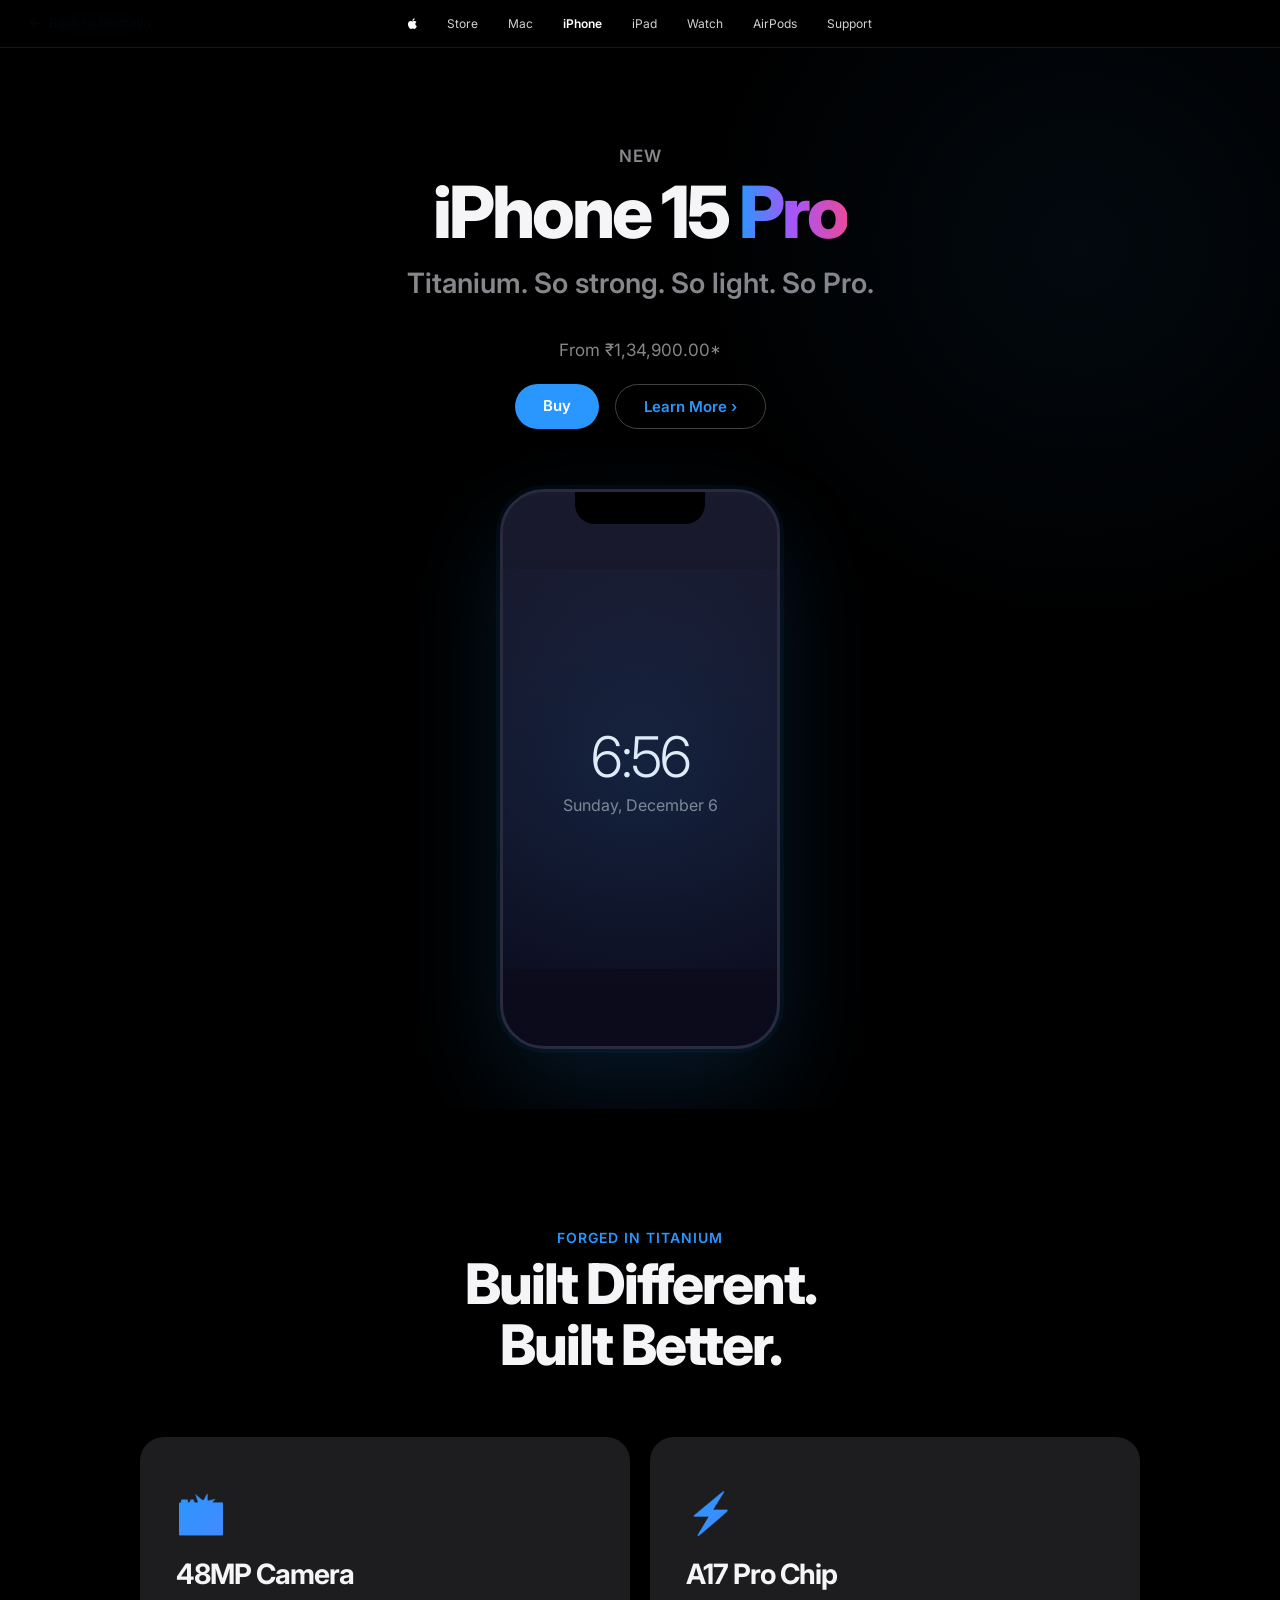
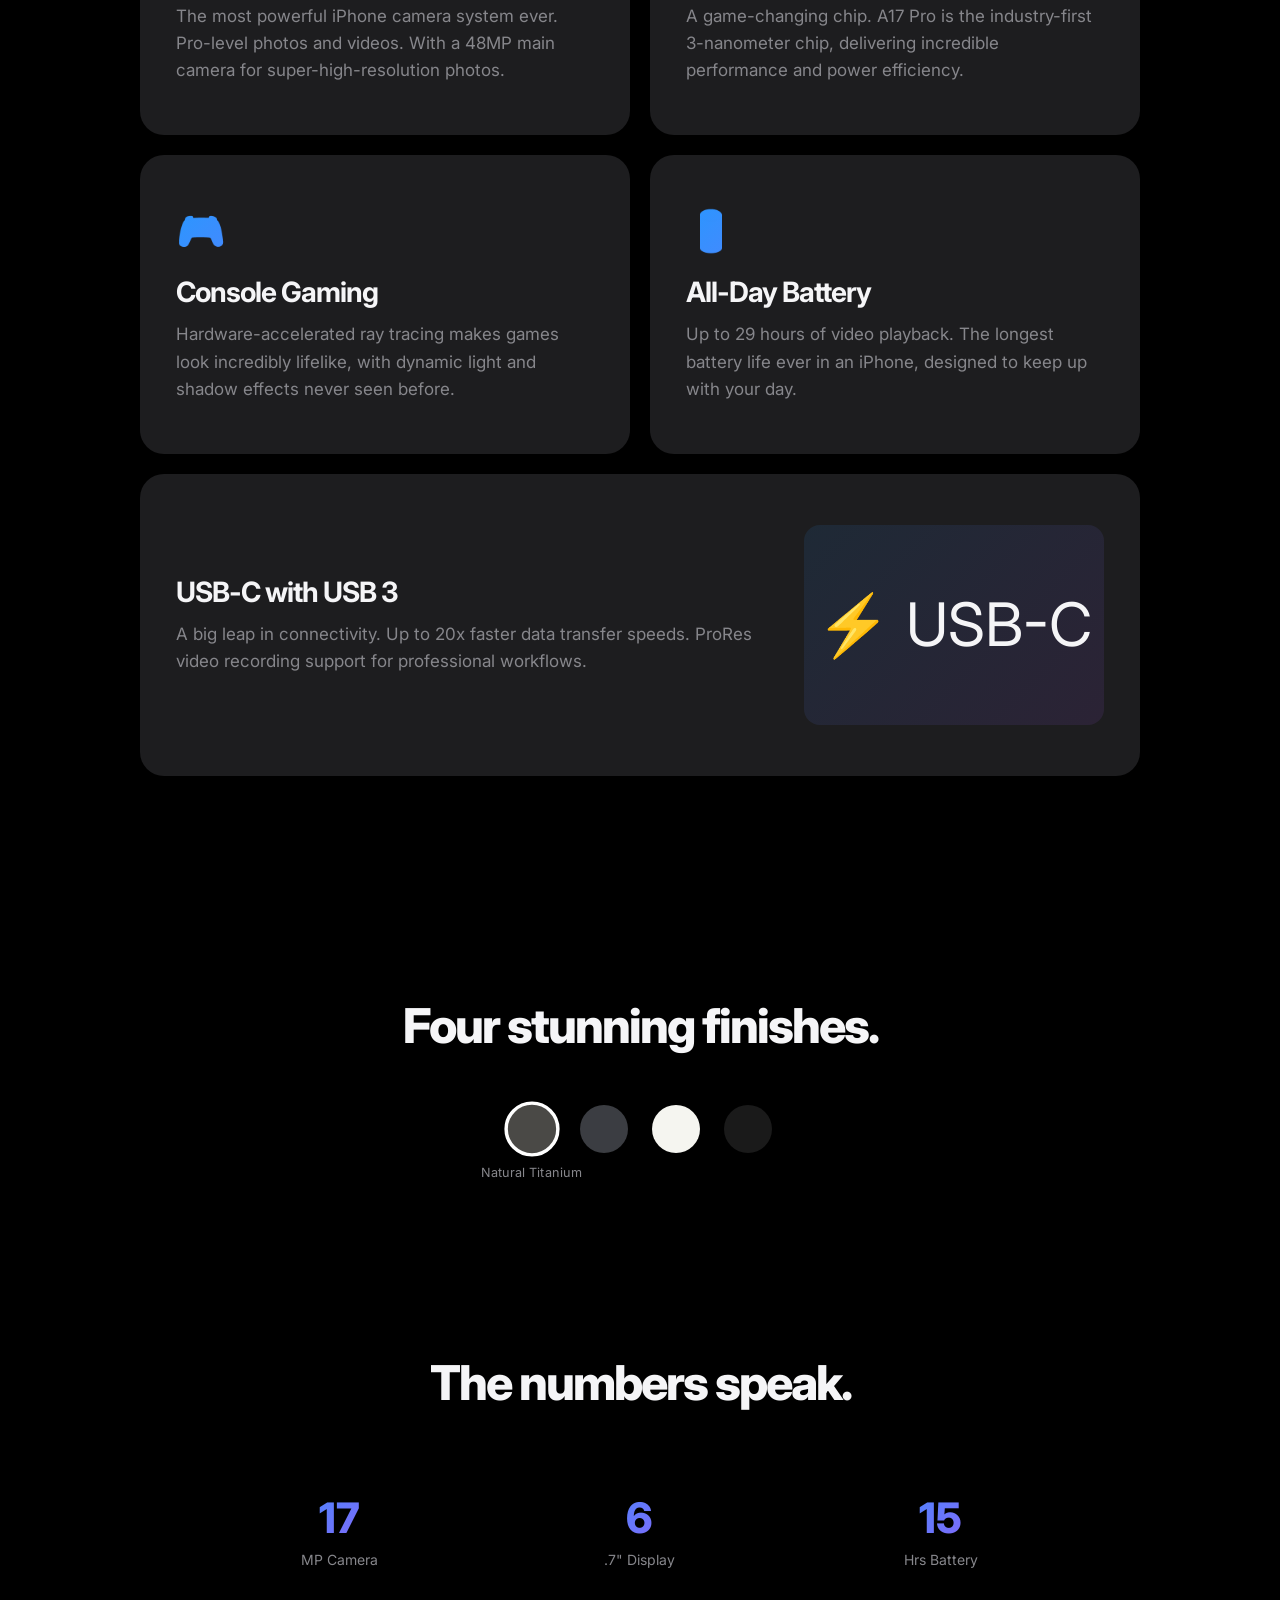
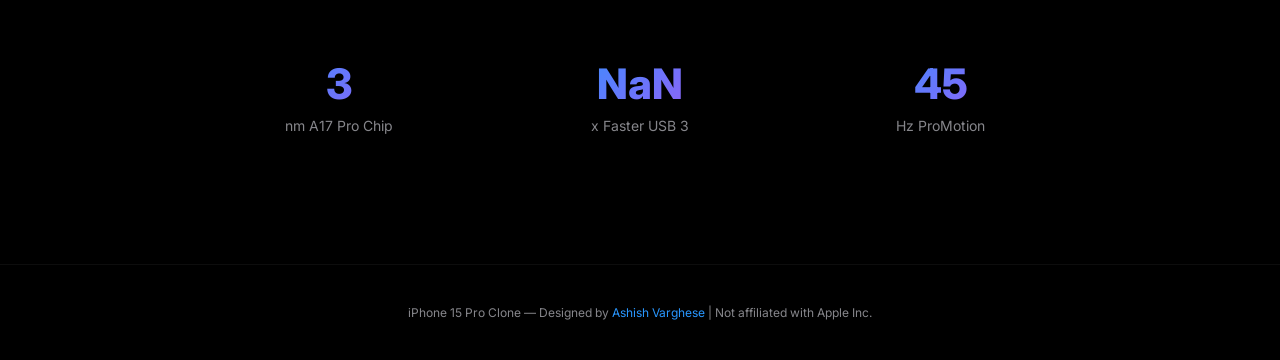
==== projects/iphone.html @ 1c1caa27 "Add YouTube, Spotify, iPhone clones - replace E-Commerce and Landing Page with professional demos" ====
<!DOCTYPE html>
<html lang="en">
<head>
<meta charset="UTF-8">
<meta name="viewport" content="width=device-width, initial-scale=1.0">
<title>iPhone 15 Pro | Ashish Varghese</title>
<link href="https://fonts.googleapis.com/css2?family=Inter:wght@300;400;500;600;700;800&display=swap" rel="stylesheet">
<link rel="stylesheet" href="https://cdnjs.cloudflare.com/ajax/libs/font-awesome/6.5.1/css/all.min.css">
<style>
*{margin:0;padding:0;box-sizing:border-box;font-family:'Inter',sans-serif;scroll-behavior:smooth}
body{background:#000;color:#f5f5f7;overflow-x:hidden}
.back-link{display:inline-flex;align-items:center;gap:8px;padding:15px 30px;color:#2997ff;font-size:13px;text-decoration:none;transition:.3s;position:relative;z-index:10}.back-link:hover{opacity:.7}
/* Nav */
.nav{position:fixed;top:0;width:100%;height:48px;background:rgba(0,0,0,.85);backdrop-filter:blur(20px);display:flex;justify-content:center;align-items:center;gap:30px;z-index:100;border-bottom:1px solid rgba(255,255,255,.08)}
.nav a{color:#d1d1d6;font-size:12px;text-decoration:none;transition:.3s}.nav a:hover{color:#fff}
.nav .active{color:#fff;font-weight:600}
/* Hero */
.hero{min-height:100vh;display:flex;flex-direction:column;align-items:center;justify-content:center;text-align:center;padding:100px 20px 60px;position:relative;overflow:hidden}
.hero::before{content:'';position:absolute;width:800px;height:800px;background:radial-gradient(circle,rgba(41,151,255,.06),transparent 70%);top:-200px;right:-200px;border-radius:50%}
.hero-label{font-size:17px;color:#86868b;font-weight:600;letter-spacing:1px;text-transform:uppercase;margin-bottom:8px}
.hero h1{font-size:72px;font-weight:800;line-height:1.05;margin-bottom:16px;letter-spacing:-3px}
.hero h1 .gradient{background:linear-gradient(90deg,#2997ff,#a855f7,#ec4899);-webkit-background-clip:text;-webkit-text-fill-color:transparent;background-clip:text}
.hero-sub{font-size:28px;color:#86868b;font-weight:600;margin-bottom:40px}
.hero-price{font-size:17px;color:#86868b;margin-bottom:24px}
.hero-btns{display:flex;gap:16px;margin-bottom:60px}
.btn-blue{padding:12px 28px;background:#2997ff;color:#fff;border:none;border-radius:50px;font-size:15px;font-weight:600;cursor:pointer;transition:.3s;text-decoration:none}
.btn-blue:hover{background:#1d7ad6}
.btn-outline{padding:12px 28px;border:1px solid #424245;color:#2997ff;background:none;border-radius:50px;font-size:15px;font-weight:600;cursor:pointer;transition:.3s;text-decoration:none}
.btn-outline:hover{border-color:#2997ff}
/* Phone mockup */
.phone-container{position:relative;margin:0 auto}
.phone{width:280px;height:560px;background:linear-gradient(145deg,#1a1a2e,#16213e,#0f3460);border-radius:44px;border:3px solid #2a2a3e;position:relative;box-shadow:0 40px 100px rgba(41,151,255,.15),0 0 0 4px rgba(41,151,255,.05);overflow:hidden}
.phone::before{content:'';position:absolute;top:0;left:50%;transform:translateX(-50%);width:130px;height:32px;background:#000;border-radius:0 0 20px 20px;z-index:2}
.phone-screen{width:100%;height:100%;background:linear-gradient(180deg,#1a1a2e 0%,#0a0a1a 100%);display:flex;flex-direction:column;align-items:center;justify-content:center;padding:40px 20px}
.phone-time{font-size:56px;font-weight:300;letter-spacing:-2px}
.phone-date{font-size:16px;color:#86868b;margin-top:4px}
.phone-glow{position:absolute;width:400px;height:400px;background:radial-gradient(circle,rgba(41,151,255,.12),transparent);top:50%;left:50%;transform:translate(-50%,-50%);pointer-events:none}
/* Features */
.features-section{padding:120px 5%;text-align:center}
.feat-label{font-size:14px;color:#2997ff;font-weight:600;letter-spacing:1px;text-transform:uppercase;margin-bottom:8px}
.feat-title{font-size:56px;font-weight:800;letter-spacing:-2px;margin-bottom:60px;line-height:1.1}
.features-grid{display:grid;grid-template-columns:repeat(2,1fr);gap:20px;max-width:1000px;margin:0 auto}
.feat-card{background:#1d1d1f;border-radius:24px;padding:50px 35px;text-align:left;transition:.4s;border:1px solid transparent;overflow:hidden;position:relative}
.feat-card:hover{border-color:rgba(41,151,255,.2)}
.feat-card h3{font-size:28px;font-weight:700;margin-bottom:12px;letter-spacing:-1px}
.feat-card p{font-size:17px;color:#86868b;line-height:1.6}
.feat-card .feat-icon{font-size:40px;margin-bottom:20px;background:linear-gradient(135deg,#2997ff,#a855f7);-webkit-background-clip:text;-webkit-text-fill-color:transparent;background-clip:text}
.feat-card.large{grid-column:1/-1;display:flex;align-items:center;justify-content:space-between;gap:40px}
.feat-card.large .feat-visual{width:300px;height:200px;background:linear-gradient(135deg,rgba(41,151,255,.1),rgba(168,85,247,.1));border-radius:16px;display:flex;align-items:center;justify-content:center;font-size:60px;flex-shrink:0}
/* Colors */
.colors-section{padding:100px 5%;text-align:center}
.colors-title{font-size:48px;font-weight:800;letter-spacing:-2px;margin-bottom:50px}
.color-options{display:flex;justify-content:center;gap:24px;flex-wrap:wrap}
.color-opt{width:48px;height:48px;border-radius:50%;cursor:pointer;transition:.3s;border:3px solid transparent;position:relative}
.color-opt:hover,.color-opt.active{border-color:#fff;transform:scale(1.15)}
.color-opt::after{content:attr(data-name);position:absolute;bottom:-24px;left:50%;transform:translateX(-50%);font-size:11px;color:#86868b;white-space:nowrap;opacity:0;transition:.3s}
.color-opt:hover::after,.color-opt.active::after{opacity:1}
/* Specs */
.specs-section{padding:100px 5%;max-width:1000px;margin:0 auto}
.specs-title{font-size:48px;font-weight:800;letter-spacing:-2px;text-align:center;margin-bottom:50px}
.spec-grid{display:grid;grid-template-columns:repeat(3,1fr);gap:30px}
.spec-item{text-align:center;padding:30px}
.spec-item .spec-val{font-size:42px;font-weight:800;background:linear-gradient(135deg,#2997ff,#a855f7);-webkit-background-clip:text;-webkit-text-fill-color:transparent;background-clip:text}
.spec-item .spec-label{font-size:14px;color:#86868b;margin-top:8px}
/* Footer */
.footer{padding:40px 5%;border-top:1px solid rgba(255,255,255,.05);text-align:center}
.footer p{font-size:12px;color:#86868b}
.footer a{color:#2997ff;text-decoration:none}
/* Reveal */
.reveal{opacity:0;transform:translateY(40px);transition:opacity .8s,transform .8s}.reveal.visible{opacity:1;transform:translateY(0)}
@media(max-width:768px){.hero h1{font-size:44px}.feat-title{font-size:36px}.features-grid{grid-template-columns:1fr}.feat-card.large{flex-direction:column}.spec-grid{grid-template-columns:1fr}.colors-title{font-size:32px}.phone{width:220px;height:440px}}
</style>
</head>
<body>
<a href="../index.html" class="back-link"><i class="fa-solid fa-arrow-left"></i> Back to Portfolio</a>
<nav class="nav"><a href="#" class="active"><i class="fa-brands fa-apple"></i></a><a href="#">Store</a><a href="#">Mac</a><a href="#" class="active">iPhone</a><a href="#">iPad</a><a href="#">Watch</a><a href="#">AirPods</a><a href="#">Support</a></nav>

<section class="hero">
  <div class="hero-label">New</div>
  <h1>iPhone 15 <span class="gradient">Pro</span></h1>
  <p class="hero-sub">Titanium. So strong. So light. So Pro.</p>
  <p class="hero-price">From ₹1,34,900.00*</p>
  <div class="hero-btns"><a href="#" class="btn-blue">Buy</a><a href="#features" class="btn-outline">Learn More ›</a></div>
  <div class="phone-container">
    <div class="phone"><div class="phone-glow"></div><div class="phone-screen"><div class="phone-time" id="phoneTime">9:41</div><div class="phone-date" id="phoneDate">Friday, May 23</div></div></div>
  </div>
</section>

<section class="features-section" id="features">
  <div class="feat-label reveal">Forged in Titanium</div>
  <h2 class="feat-title reveal">Built Different.<br>Built Better.</h2>
  <div class="features-grid">
    <div class="feat-card reveal"><div class="feat-icon">📸</div><h3>48MP Camera</h3><p>The most powerful iPhone camera system ever. Pro-level photos and videos. With a 48MP main camera for super-high-resolution photos.</p></div>
    <div class="feat-card reveal"><div class="feat-icon">⚡</div><h3>A17 Pro Chip</h3><p>A game-changing chip. A17 Pro is the industry-first 3-nanometer chip, delivering incredible performance and power efficiency.</p></div>
    <div class="feat-card reveal"><div class="feat-icon">🎮</div><h3>Console Gaming</h3><p>Hardware-accelerated ray tracing makes games look incredibly lifelike, with dynamic light and shadow effects never seen before.</p></div>
    <div class="feat-card reveal"><div class="feat-icon">🔋</div><h3>All-Day Battery</h3><p>Up to 29 hours of video playback. The longest battery life ever in an iPhone, designed to keep up with your day.</p></div>
    <div class="feat-card large reveal"><div><h3>USB-C with USB 3</h3><p>A big leap in connectivity. Up to 20x faster data transfer speeds. ProRes video recording support for professional workflows.</p></div><div class="feat-visual">⚡ USB-C</div></div>
  </div>
</section>

<section class="colors-section">
  <h2 class="colors-title reveal">Four stunning finishes.</h2>
  <div class="color-options reveal">
    <div class="color-opt active" style="background:#4a4946" data-name="Natural Titanium"></div>
    <div class="color-opt" style="background:#3b3d42" data-name="Blue Titanium"></div>
    <div class="color-opt" style="background:#f5f5f0" data-name="White Titanium"></div>
    <div class="color-opt" style="background:#1a1a1a" data-name="Black Titanium"></div>
  </div>
</section>

<section class="specs-section">
  <h2 class="specs-title reveal">The numbers speak.</h2>
  <div class="spec-grid">
    <div class="spec-item reveal"><div class="spec-val" data-target="48">0</div><div class="spec-label">MP Camera</div></div>
    <div class="spec-item reveal"><div class="spec-val" data-target="6">0</div><div class="spec-label">.7" Display</div></div>
    <div class="spec-item reveal"><div class="spec-val" data-target="29">0</div><div class="spec-label">Hrs Battery</div></div>
    <div class="spec-item reveal"><div class="spec-val" data-target="3">0</div><div class="spec-label">nm A17 Pro Chip</div></div>
    <div class="spec-item reveal"><div class="spec-val" data-target">20">0</div><div class="spec-label">x Faster USB 3</div></div>
    <div class="spec-item reveal"><div class="spec-val" data-target="120">0</div><div class="spec-label">Hz ProMotion</div></div>
  </div>
</section>

<footer class="footer"><p>iPhone 15 Pro Clone — Designed by <a href="../index.html">Ashish Varghese</a> | Not affiliated with Apple Inc.</p></footer>

<script>
// Live clock on phone
function updateClock(){const now=new Date();const h=now.getHours();const m=String(now.getMinutes()).padStart(2,"0");document.getElementById("phoneTime").textContent=h+":"+m;document.getElementById("phoneDate").textContent=now.toLocaleDateString("en-US",{weekday:"long",month:"long",day:"numeric"})}
updateClock();setInterval(updateClock,1000);
// Scroll reveal
const obs=new IntersectionObserver(entries=>{entries.forEach(e=>{if(e.isIntersecting){e.target.classList.add("visible");obs.unobserve(e.target)}})},{threshold:.15});
document.querySelectorAll(".reveal").forEach(el=>obs.observe(el));
// Animated counters
const statObs=new IntersectionObserver(entries=>{entries.forEach(e=>{if(e.isIntersecting){const el=e.target;const target=+el.dataset.target;let current=0;const step=Math.max(target/40,1);const timer=setInterval(()=>{current+=step;if(current>=target){current=target;clearInterval(timer)}el.textContent=Math.floor(current)},40);statObs.unobserve(el)}})},{threshold:.5});
document.querySelectorAll(".spec-val").forEach(el=>statObs.observe(el));
// Color selector
document.querySelectorAll(".color-opt").forEach(opt=>{opt.addEventListener("click",function(){document.querySelectorAll(".color-opt").forEach(o=>o.classList.remove("active"));this.classList.add("active")})});
</script>
</body>
</html>
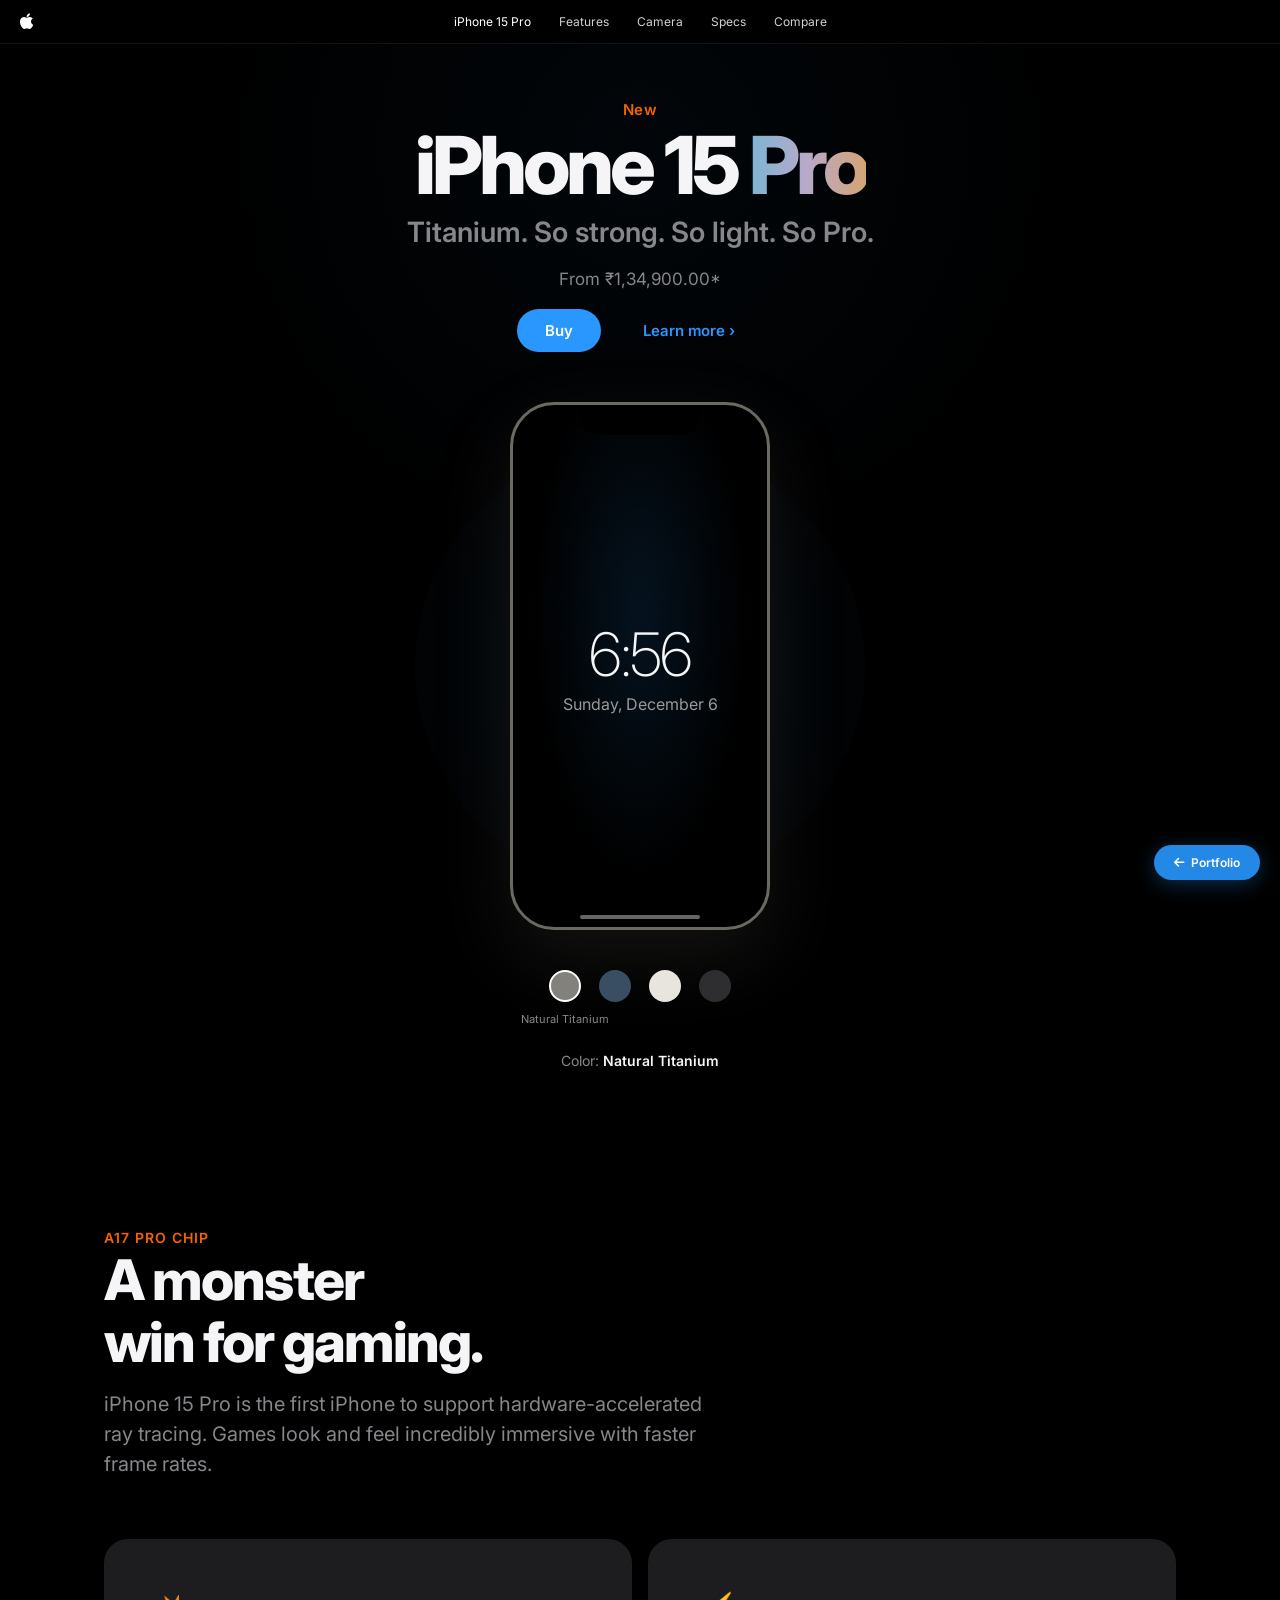
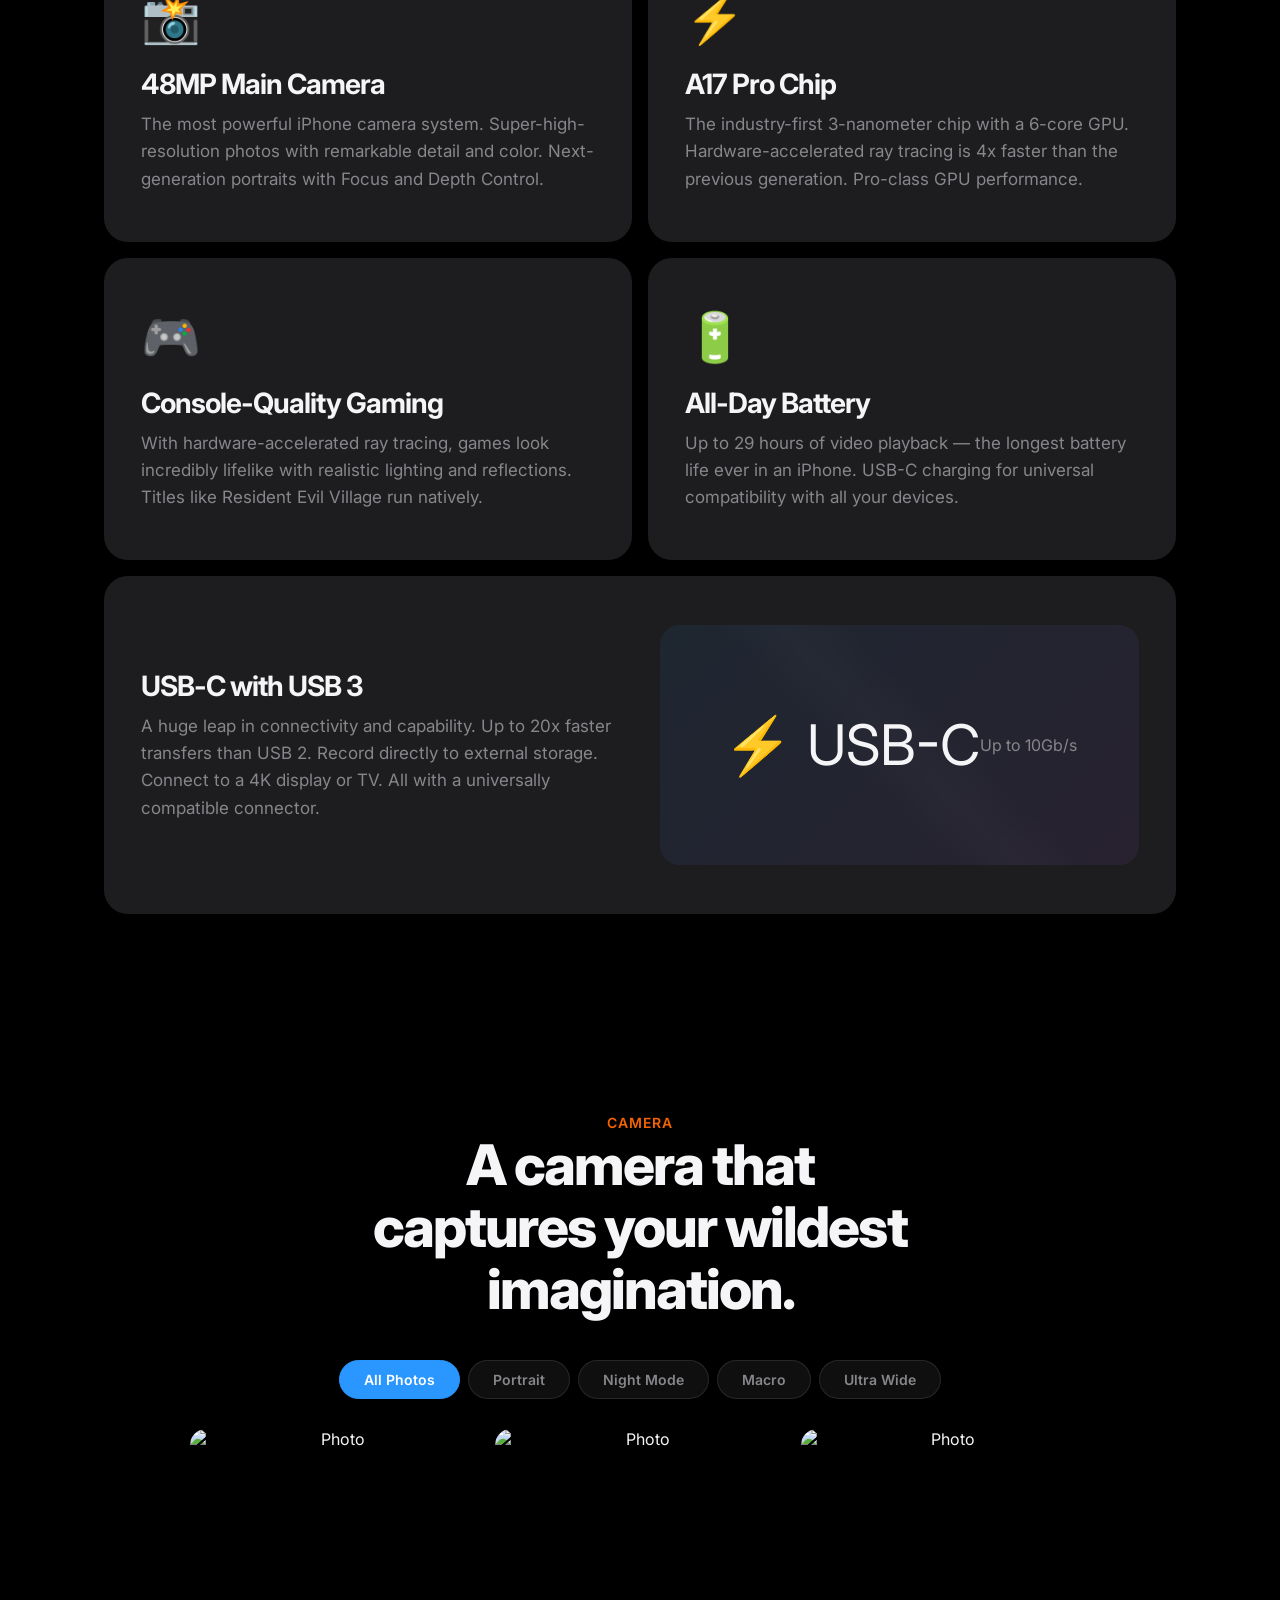
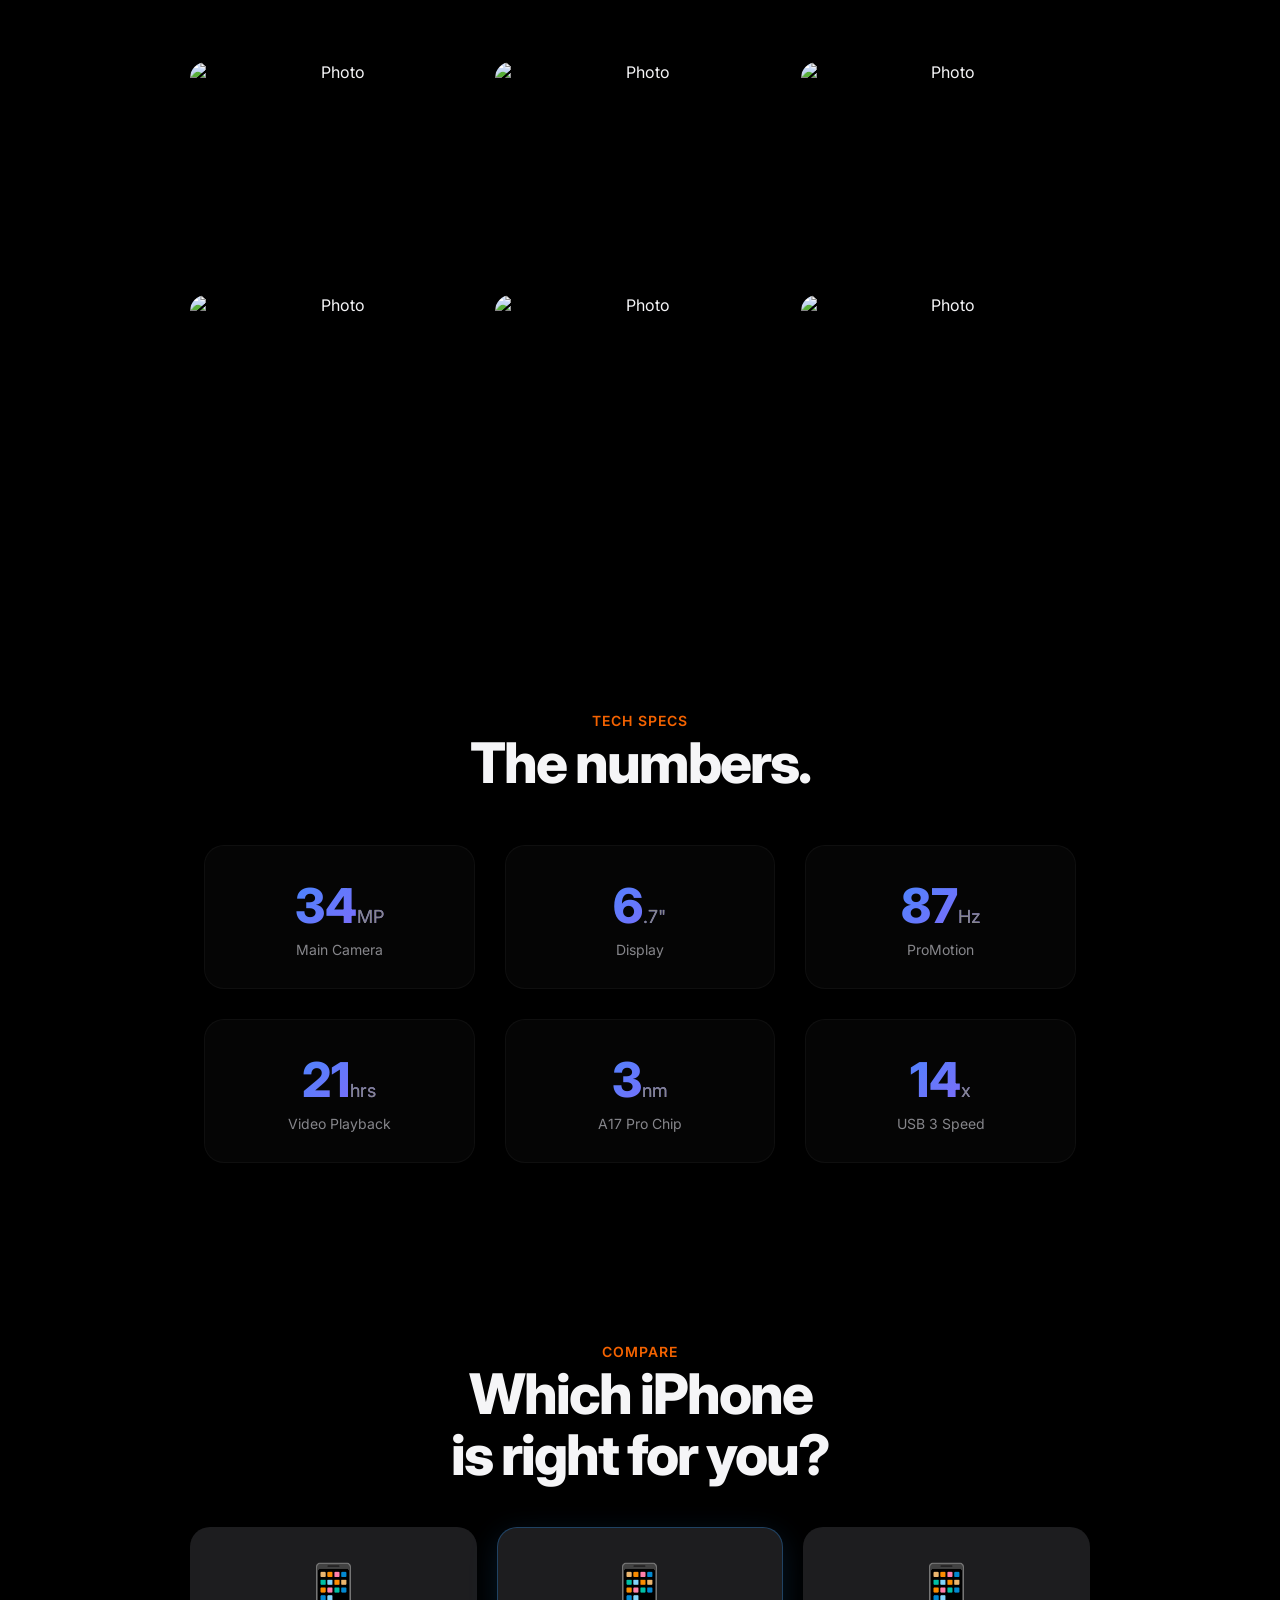
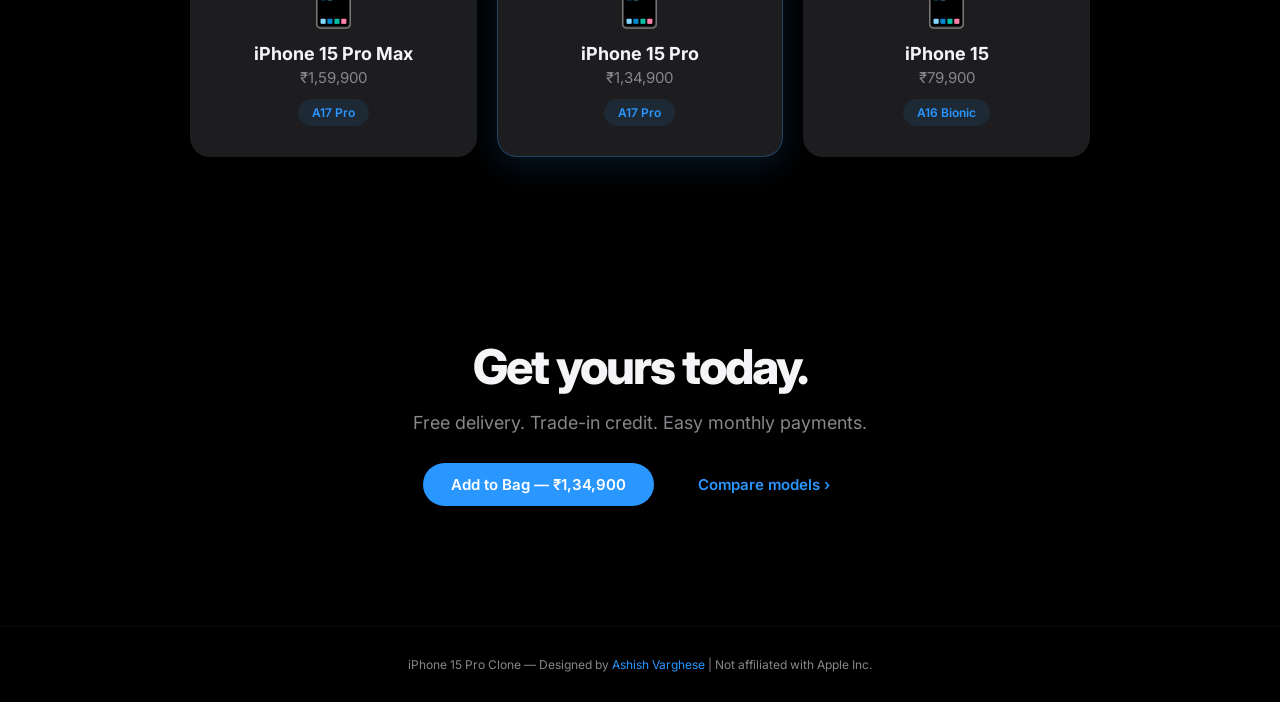
==== commit 72760416: "Weather new thumbnail, iPhone fully functional with color picker, camera gallery, specs, compare, ad" ====
--- a/projects/iphone.html
+++ b/projects/iphone.html
@@ -4,136 +4,244 @@
 <meta charset="UTF-8">
 <meta name="viewport" content="width=device-width, initial-scale=1.0">
 <title>iPhone 15 Pro | Ashish Varghese</title>
-<link href="https://fonts.googleapis.com/css2?family=Inter:wght@300;400;500;600;700;800&display=swap" rel="stylesheet">
+<link href="https://fonts.googleapis.com/css2?family=Inter:wght@300;400;500;600;700;800;900&display=swap" rel="stylesheet">
 <link rel="stylesheet" href="https://cdnjs.cloudflare.com/ajax/libs/font-awesome/6.5.1/css/all.min.css">
 <style>
 *{margin:0;padding:0;box-sizing:border-box;font-family:'Inter',sans-serif;scroll-behavior:smooth}
 body{background:#000;color:#f5f5f7;overflow-x:hidden}
-.back-link{display:inline-flex;align-items:center;gap:8px;padding:15px 30px;color:#2997ff;font-size:13px;text-decoration:none;transition:.3s;position:relative;z-index:10}.back-link:hover{opacity:.7}
+.back-link{position:fixed;bottom:20px;right:20px;z-index:999;padding:10px 20px;background:rgba(41,151,255,.9);color:#fff;border-radius:30px;font-size:12px;font-weight:600;text-decoration:none;display:flex;align-items:center;gap:6px;box-shadow:0 4px 20px rgba(41,151,255,.3);transition:.3s;backdrop-filter:blur(10px)}.back-link:hover{transform:scale(1.05)}
 /* Nav */
-.nav{position:fixed;top:0;width:100%;height:48px;background:rgba(0,0,0,.85);backdrop-filter:blur(20px);display:flex;justify-content:center;align-items:center;gap:30px;z-index:100;border-bottom:1px solid rgba(255,255,255,.08)}
-.nav a{color:#d1d1d6;font-size:12px;text-decoration:none;transition:.3s}.nav a:hover{color:#fff}
-.nav .active{color:#fff;font-weight:600}
+nav{position:fixed;top:0;width:100%;height:44px;background:rgba(0,0,0,.8);backdrop-filter:saturate(180%) blur(20px);display:flex;justify-content:center;align-items:center;z-index:100;border-bottom:1px solid rgba(255,255,255,.08)}
+.nav-links{display:flex;gap:28px}
+.nav-links a{color:#d1d1d6;font-size:12px;text-decoration:none;transition:.3s;font-weight:400}.nav-links a:hover{color:#fff}
+.nav-links .active{color:#fff}
+.nav-logo{position:absolute;left:20px;font-size:18px;color:#fff}
 /* Hero */
 .hero{min-height:100vh;display:flex;flex-direction:column;align-items:center;justify-content:center;text-align:center;padding:100px 20px 60px;position:relative;overflow:hidden}
-.hero::before{content:'';position:absolute;width:800px;height:800px;background:radial-gradient(circle,rgba(41,151,255,.06),transparent 70%);top:-200px;right:-200px;border-radius:50%}
-.hero-label{font-size:17px;color:#86868b;font-weight:600;letter-spacing:1px;text-transform:uppercase;margin-bottom:8px}
-.hero h1{font-size:72px;font-weight:800;line-height:1.05;margin-bottom:16px;letter-spacing:-3px}
-.hero h1 .gradient{background:linear-gradient(90deg,#2997ff,#a855f7,#ec4899);-webkit-background-clip:text;-webkit-text-fill-color:transparent;background-clip:text}
-.hero-sub{font-size:28px;color:#86868b;font-weight:600;margin-bottom:40px}
-.hero-price{font-size:17px;color:#86868b;margin-bottom:24px}
-.hero-btns{display:flex;gap:16px;margin-bottom:60px}
-.btn-blue{padding:12px 28px;background:#2997ff;color:#fff;border:none;border-radius:50px;font-size:15px;font-weight:600;cursor:pointer;transition:.3s;text-decoration:none}
-.btn-blue:hover{background:#1d7ad6}
-.btn-outline{padding:12px 28px;border:1px solid #424245;color:#2997ff;background:none;border-radius:50px;font-size:15px;font-weight:600;cursor:pointer;transition:.3s;text-decoration:none}
-.btn-outline:hover{border-color:#2997ff}
-/* Phone mockup */
-.phone-container{position:relative;margin:0 auto}
-.phone{width:280px;height:560px;background:linear-gradient(145deg,#1a1a2e,#16213e,#0f3460);border-radius:44px;border:3px solid #2a2a3e;position:relative;box-shadow:0 40px 100px rgba(41,151,255,.15),0 0 0 4px rgba(41,151,255,.05);overflow:hidden}
-.phone::before{content:'';position:absolute;top:0;left:50%;transform:translateX(-50%);width:130px;height:32px;background:#000;border-radius:0 0 20px 20px;z-index:2}
-.phone-screen{width:100%;height:100%;background:linear-gradient(180deg,#1a1a2e 0%,#0a0a1a 100%);display:flex;flex-direction:column;align-items:center;justify-content:center;padding:40px 20px}
-.phone-time{font-size:56px;font-weight:300;letter-spacing:-2px}
-.phone-date{font-size:16px;color:#86868b;margin-top:4px}
-.phone-glow{position:absolute;width:400px;height:400px;background:radial-gradient(circle,rgba(41,151,255,.12),transparent);top:50%;left:50%;transform:translate(-50%,-50%);pointer-events:none}
-/* Features */
-.features-section{padding:120px 5%;text-align:center}
-.feat-label{font-size:14px;color:#2997ff;font-weight:600;letter-spacing:1px;text-transform:uppercase;margin-bottom:8px}
-.feat-title{font-size:56px;font-weight:800;letter-spacing:-2px;margin-bottom:60px;line-height:1.1}
-.features-grid{display:grid;grid-template-columns:repeat(2,1fr);gap:20px;max-width:1000px;margin:0 auto}
-.feat-card{background:#1d1d1f;border-radius:24px;padding:50px 35px;text-align:left;transition:.4s;border:1px solid transparent;overflow:hidden;position:relative}
-.feat-card:hover{border-color:rgba(41,151,255,.2)}
-.feat-card h3{font-size:28px;font-weight:700;margin-bottom:12px;letter-spacing:-1px}
-.feat-card p{font-size:17px;color:#86868b;line-height:1.6}
-.feat-card .feat-icon{font-size:40px;margin-bottom:20px;background:linear-gradient(135deg,#2997ff,#a855f7);-webkit-background-clip:text;-webkit-text-fill-color:transparent;background-clip:text}
-.feat-card.large{grid-column:1/-1;display:flex;align-items:center;justify-content:space-between;gap:40px}
-.feat-card.large .feat-visual{width:300px;height:200px;background:linear-gradient(135deg,rgba(41,151,255,.1),rgba(168,85,247,.1));border-radius:16px;display:flex;align-items:center;justify-content:center;font-size:60px;flex-shrink:0}
-/* Colors */
-.colors-section{padding:100px 5%;text-align:center}
-.colors-title{font-size:48px;font-weight:800;letter-spacing:-2px;margin-bottom:50px}
-.color-options{display:flex;justify-content:center;gap:24px;flex-wrap:wrap}
-.color-opt{width:48px;height:48px;border-radius:50%;cursor:pointer;transition:.3s;border:3px solid transparent;position:relative}
-.color-opt:hover,.color-opt.active{border-color:#fff;transform:scale(1.15)}
-.color-opt::after{content:attr(data-name);position:absolute;bottom:-24px;left:50%;transform:translateX(-50%);font-size:11px;color:#86868b;white-space:nowrap;opacity:0;transition:.3s}
-.color-opt:hover::after,.color-opt.active::after{opacity:1}
-/* Specs */
+.hero::before{content:'';position:absolute;width:900px;height:900px;background:radial-gradient(circle,rgba(41,151,255,.04),transparent 70%);top:-300px;pointer-events:none}
+.hero-label{font-size:15px;color:#f56300;font-weight:600;letter-spacing:.5px;margin-bottom:4px;opacity:0;animation:fadeUp .8s .2s forwards}
+.hero h1{font-size:80px;font-weight:800;line-height:1.05;letter-spacing:-4px;opacity:0;animation:fadeUp .8s .4s forwards}
+.hero h1 .ti{background:linear-gradient(90deg,#7cb5d4,#b8a9c9,#d4a574);-webkit-background-clip:text;-webkit-text-fill-color:transparent;background-clip:text}
+.hero-sub{font-size:28px;color:#86868b;font-weight:600;margin-top:8px;opacity:0;animation:fadeUp .8s .6s forwards}
+.hero-price{font-size:17px;color:#86868b;margin-top:20px;opacity:0;animation:fadeUp .8s .8s forwards}
+.hero-btns{display:flex;gap:14px;margin-top:20px;opacity:0;animation:fadeUp .8s 1s forwards}
+.btn-primary{padding:12px 28px;background:#2997ff;color:#fff;border:none;border-radius:50px;font-size:15px;font-weight:600;cursor:pointer;transition:.3s;text-decoration:none;font-family:'Inter',sans-serif}.btn-primary:hover{background:#0077d4}
+.btn-sec{padding:12px 28px;border:none;color:#2997ff;background:none;font-size:15px;font-weight:600;cursor:pointer;transition:.3s;text-decoration:none;font-family:'Inter',sans-serif}.btn-sec:hover{text-decoration:underline}
+@keyframes fadeUp{from{opacity:0;transform:translateY(20px)}to{opacity:1;transform:translateY(0)}}
+/* Phone */
+.phone-showcase{margin:50px auto 0;position:relative;display:flex;justify-content:center;align-items:center}
+.phone{width:260px;height:528px;border-radius:44px;position:relative;overflow:hidden;transition:all .6s ease}
+.phone.natural{background:linear-gradient(145deg,#83817b,#504f4b);border:3px solid #6b6961;box-shadow:0 30px 80px rgba(131,129,123,.15)}
+.phone.blue{background:linear-gradient(145deg,#394d63,#2a3a4e);border:3px solid #4a6175;box-shadow:0 30px 80px rgba(57,77,99,.2)}
+.phone.white{background:linear-gradient(145deg,#e8e5df,#d1cec8);border:3px solid #d5d2cc;box-shadow:0 30px 80px rgba(232,229,223,.15)}
+.phone.black{background:linear-gradient(145deg,#2e2e30,#1a1a1c);border:3px solid #3a3a3c;box-shadow:0 30px 80px rgba(46,46,48,.3)}
+.phone-notch{position:absolute;top:0;left:50%;transform:translateX(-50%);width:120px;height:30px;background:#000;border-radius:0 0 18px 18px;z-index:5}
+.phone-screen{width:100%;height:100%;background:#000;display:flex;flex-direction:column;align-items:center;justify-content:center;padding:40px 20px;position:relative}
+.phone-time{font-size:60px;font-weight:200;letter-spacing:-2px;z-index:2}
+.phone-date{font-size:16px;color:#999;margin-top:4px;z-index:2}
+.phone-wallpaper{position:absolute;inset:0;background:radial-gradient(ellipse at 50% 40%,rgba(41,151,255,.12),transparent 60%);z-index:1}
+.phone-bar{position:absolute;bottom:8px;left:50%;transform:translateX(-50%);width:120px;height:4px;background:#fff;border-radius:4px;opacity:.4;z-index:5}
+.phone-glow{position:absolute;width:450px;height:450px;border-radius:50%;background:radial-gradient(circle,rgba(41,151,255,.06),transparent);top:50%;left:50%;transform:translate(-50%,-50%);pointer-events:none}
+/* Color Picker */
+.color-picker{display:flex;justify-content:center;gap:18px;margin-top:40px}
+.color-dot{width:32px;height:32px;border-radius:50%;cursor:pointer;transition:.3s;border:2px solid transparent;position:relative}
+.color-dot:hover{transform:scale(1.15)}
+.color-dot.active{border-color:#fff}
+.color-dot::after{content:attr(data-name);position:absolute;top:40px;left:50%;transform:translateX(-50%);font-size:11px;color:#86868b;white-space:nowrap;opacity:0;transition:.3s;pointer-events:none}
+.color-dot:hover::after,.color-dot.active::after{opacity:1}
+.color-label{text-align:center;margin-top:50px;font-size:14px;color:#86868b}
+.color-label span{color:#f5f5f7;font-weight:600}
+/* Sections */
+.section{padding:100px 5%;max-width:1200px;margin:0 auto}
+.section-label{font-size:14px;color:#f56300;font-weight:600;letter-spacing:1px;text-transform:uppercase;margin-bottom:4px}
+.section-title{font-size:56px;font-weight:800;letter-spacing:-2px;line-height:1.1;margin-bottom:16px}
+.section-subtitle{font-size:20px;color:#86868b;max-width:600px;line-height:1.5}
+/* Features Bento */
+.bento{display:grid;grid-template-columns:repeat(2,1fr);gap:16px;margin-top:60px}
+.bento-card{background:#1d1d1f;border-radius:24px;padding:48px 36px;position:relative;overflow:hidden;transition:.4s;border:1px solid transparent;cursor:default}
+.bento-card:hover{border-color:rgba(41,151,255,.15);transform:translateY(-4px)}
+.bento-card .b-emoji{font-size:48px;margin-bottom:20px;display:block}
+.bento-card h3{font-size:28px;font-weight:700;letter-spacing:-1px;margin-bottom:10px}
+.bento-card p{font-size:17px;color:#86868b;line-height:1.6}
+.bento-card.full{grid-column:1/-1;display:grid;grid-template-columns:1fr 1fr;gap:40px;align-items:center}
+.bento-visual{background:linear-gradient(135deg,rgba(41,151,255,.08),rgba(168,85,247,.08));border-radius:20px;height:240px;display:flex;align-items:center;justify-content:center;font-size:56px;position:relative;overflow:hidden}
+.bento-visual::after{content:'';position:absolute;inset:0;background:linear-gradient(45deg,transparent 40%,rgba(255,255,255,.02) 50%,transparent 60%);animation:shimmer 3s infinite}
+@keyframes shimmer{0%{transform:translateX(-100%)}100%{transform:translateX(100%)}}
+/* Camera Section */
+.camera-section{text-align:center;padding:100px 5%}
+.camera-tabs{display:flex;justify-content:center;gap:8px;margin:40px 0 30px;flex-wrap:wrap}
+.cam-tab{padding:10px 24px;background:rgba(255,255,255,.06);border:1px solid rgba(255,255,255,.1);border-radius:50px;color:#86868b;font-size:14px;font-weight:600;cursor:pointer;transition:.3s;font-family:'Inter',sans-serif}
+.cam-tab:hover{border-color:rgba(41,151,255,.3);color:#fff}
+.cam-tab.active{background:#2997ff;border-color:#2997ff;color:#fff}
+.camera-grid{display:grid;grid-template-columns:repeat(3,1fr);gap:16px;max-width:900px;margin:0 auto}
+.cam-img{width:100%;aspect-ratio:4/3;border-radius:16px;object-fit:cover;transition:.4s;cursor:pointer}
+.cam-img:hover{transform:scale(1.03);box-shadow:0 12px 40px rgba(0,0,0,.5)}
+/* Specs Table */
 .specs-section{padding:100px 5%;max-width:1000px;margin:0 auto}
-.specs-title{font-size:48px;font-weight:800;letter-spacing:-2px;text-align:center;margin-bottom:50px}
-.spec-grid{display:grid;grid-template-columns:repeat(3,1fr);gap:30px}
-.spec-item{text-align:center;padding:30px}
-.spec-item .spec-val{font-size:42px;font-weight:800;background:linear-gradient(135deg,#2997ff,#a855f7);-webkit-background-clip:text;-webkit-text-fill-color:transparent;background-clip:text}
-.spec-item .spec-label{font-size:14px;color:#86868b;margin-top:8px}
+.specs-grid{display:grid;grid-template-columns:repeat(3,1fr);gap:30px;margin-top:50px}
+.spec-card{text-align:center;padding:30px 20px;background:rgba(255,255,255,.02);border-radius:20px;border:1px solid rgba(255,255,255,.04);transition:.3s}
+.spec-card:hover{border-color:rgba(41,151,255,.15);background:rgba(41,151,255,.03)}
+.spec-val{font-size:48px;font-weight:800;background:linear-gradient(135deg,#2997ff,#a855f7);-webkit-background-clip:text;-webkit-text-fill-color:transparent;background-clip:text}
+.spec-unit{font-size:18px;font-weight:400;-webkit-text-fill-color:#86868b}
+.spec-label{font-size:14px;color:#86868b;margin-top:6px}
+/* Compare */
+.compare-section{padding:80px 5%;text-align:center}
+.compare-grid{display:grid;grid-template-columns:repeat(3,1fr);gap:20px;max-width:900px;margin:40px auto 0}
+.compare-card{background:#1d1d1f;border-radius:20px;padding:30px 20px;border:1px solid transparent;transition:.3s;cursor:pointer}
+.compare-card:hover,.compare-card.selected{border-color:rgba(41,151,255,.3);transform:translateY(-4px)}
+.compare-card.selected{box-shadow:0 8px 30px rgba(41,151,255,.15)}
+.compare-emoji{font-size:60px;margin-bottom:12px}
+.compare-name{font-size:18px;font-weight:700;margin-bottom:4px}
+.compare-price{font-size:15px;color:#86868b}
+.compare-chip{margin-top:12px;padding:6px 14px;background:rgba(41,151,255,.1);color:#2997ff;border-radius:20px;font-size:12px;font-weight:600;display:inline-block}
+/* CTA */
+.cta-section{padding:100px 5%;text-align:center}
+.cta-title{font-size:48px;font-weight:800;letter-spacing:-2px;margin-bottom:16px}
+.cta-sub{font-size:18px;color:#86868b;margin-bottom:30px}
+.cta-actions{display:flex;gap:16px;justify-content:center;flex-wrap:wrap}
 /* Footer */
-.footer{padding:40px 5%;border-top:1px solid rgba(255,255,255,.05);text-align:center}
-.footer p{font-size:12px;color:#86868b}
-.footer a{color:#2997ff;text-decoration:none}
+footer{padding:30px 5%;border-top:1px solid rgba(255,255,255,.04);text-align:center}
+footer p{font-size:12px;color:#86868b}
+footer a{color:#2997ff;text-decoration:none}
 /* Reveal */
-.reveal{opacity:0;transform:translateY(40px);transition:opacity .8s,transform .8s}.reveal.visible{opacity:1;transform:translateY(0)}
-@media(max-width:768px){.hero h1{font-size:44px}.feat-title{font-size:36px}.features-grid{grid-template-columns:1fr}.feat-card.large{flex-direction:column}.spec-grid{grid-template-columns:1fr}.colors-title{font-size:32px}.phone{width:220px;height:440px}}
+.reveal{opacity:0;transform:translateY(40px);transition:opacity .8s,transform .8s}.reveal.vis{opacity:1;transform:translateY(0)}
+@media(max-width:768px){.hero h1{font-size:48px;letter-spacing:-2px}.section-title{font-size:36px}.bento{grid-template-columns:1fr}.bento-card.full{grid-template-columns:1fr}.camera-grid{grid-template-columns:1fr}.specs-grid{grid-template-columns:repeat(2,1fr)}.compare-grid{grid-template-columns:1fr}.phone{width:220px;height:446px}.nav-links{gap:16px}.nav-links a{font-size:11px}}
 </style>
 </head>
 <body>
-<a href="../index.html" class="back-link"><i class="fa-solid fa-arrow-left"></i> Back to Portfolio</a>
-<nav class="nav"><a href="#" class="active"><i class="fa-brands fa-apple"></i></a><a href="#">Store</a><a href="#">Mac</a><a href="#" class="active">iPhone</a><a href="#">iPad</a><a href="#">Watch</a><a href="#">AirPods</a><a href="#">Support</a></nav>
-
-<section class="hero">
+<nav><i class="fa-brands fa-apple nav-logo"></i><div class="nav-links"><a href="#hero">iPhone 15 Pro</a><a href="#features" class="active">Features</a><a href="#camera">Camera</a><a href="#specs">Specs</a><a href="#compare">Compare</a></div></nav>
+<a href="../index.html" class="back-link"><i class="fa-solid fa-arrow-left"></i> Portfolio</a>
+
+<!-- Hero -->
+<section class="hero" id="hero">
   <div class="hero-label">New</div>
-  <h1>iPhone 15 <span class="gradient">Pro</span></h1>
+  <h1>iPhone 15 <span class="ti">Pro</span></h1>
   <p class="hero-sub">Titanium. So strong. So light. So Pro.</p>
   <p class="hero-price">From ₹1,34,900.00*</p>
-  <div class="hero-btns"><a href="#" class="btn-blue">Buy</a><a href="#features" class="btn-outline">Learn More ›</a></div>
-  <div class="phone-container">
-    <div class="phone"><div class="phone-glow"></div><div class="phone-screen"><div class="phone-time" id="phoneTime">9:41</div><div class="phone-date" id="phoneDate">Friday, May 23</div></div></div>
+  <div class="hero-btns"><a href="#cta" class="btn-primary">Buy</a><a href="#features" class="btn-sec">Learn more ›</a></div>
+  <div class="phone-showcase"><div class="phone-glow"></div><div class="phone natural" id="phoneDevice"><div class="phone-notch"></div><div class="phone-screen"><div class="phone-wallpaper"></div><div class="phone-time" id="phoneTime">9:41</div><div class="phone-date" id="phoneDate">Friday, May 23</div></div><div class="phone-bar"></div></div></div>
+  <div class="color-picker" id="colorPicker">
+    <div class="color-dot active" style="background:#83817b" data-color="natural" data-name="Natural Titanium" onclick="changeColor(this)"></div>
+    <div class="color-dot" style="background:#394d63" data-color="blue" data-name="Blue Titanium" onclick="changeColor(this)"></div>
+    <div class="color-dot" style="background:#e8e5df" data-color="white" data-name="White Titanium" onclick="changeColor(this)"></div>
+    <div class="color-dot" style="background:#2e2e30" data-color="black" data-name="Black Titanium" onclick="changeColor(this)"></div>
   </div>
-</section>
-
-<section class="features-section" id="features">
-  <div class="feat-label reveal">Forged in Titanium</div>
-  <h2 class="feat-title reveal">Built Different.<br>Built Better.</h2>
-  <div class="features-grid">
-    <div class="feat-card reveal"><div class="feat-icon">📸</div><h3>48MP Camera</h3><p>The most powerful iPhone camera system ever. Pro-level photos and videos. With a 48MP main camera for super-high-resolution photos.</p></div>
-    <div class="feat-card reveal"><div class="feat-icon">⚡</div><h3>A17 Pro Chip</h3><p>A game-changing chip. A17 Pro is the industry-first 3-nanometer chip, delivering incredible performance and power efficiency.</p></div>
-    <div class="feat-card reveal"><div class="feat-icon">🎮</div><h3>Console Gaming</h3><p>Hardware-accelerated ray tracing makes games look incredibly lifelike, with dynamic light and shadow effects never seen before.</p></div>
-    <div class="feat-card reveal"><div class="feat-icon">🔋</div><h3>All-Day Battery</h3><p>Up to 29 hours of video playback. The longest battery life ever in an iPhone, designed to keep up with your day.</p></div>
-    <div class="feat-card large reveal"><div><h3>USB-C with USB 3</h3><p>A big leap in connectivity. Up to 20x faster data transfer speeds. ProRes video recording support for professional workflows.</p></div><div class="feat-visual">⚡ USB-C</div></div>
+  <div class="color-label" id="colorLabel">Color: <span>Natural Titanium</span></div>
+</section>
+
+<!-- Features -->
+<section class="section" id="features">
+  <div class="section-label reveal">A17 Pro chip</div>
+  <h2 class="section-title reveal">A monster<br>win for gaming.</h2>
+  <p class="section-subtitle reveal">iPhone 15 Pro is the first iPhone to support hardware-accelerated ray tracing. Games look and feel incredibly immersive with faster frame rates.</p>
+  <div class="bento">
+    <div class="bento-card reveal"><span class="b-emoji">📸</span><h3>48MP Main Camera</h3><p>The most powerful iPhone camera system. Super-high-resolution photos with remarkable detail and color. Next-generation portraits with Focus and Depth Control.</p></div>
+    <div class="bento-card reveal"><span class="b-emoji">⚡</span><h3>A17 Pro Chip</h3><p>The industry-first 3-nanometer chip with a 6-core GPU. Hardware-accelerated ray tracing is 4x faster than the previous generation. Pro-class GPU performance.</p></div>
+    <div class="bento-card reveal"><span class="b-emoji">🎮</span><h3>Console-Quality Gaming</h3><p>With hardware-accelerated ray tracing, games look incredibly lifelike with realistic lighting and reflections. Titles like Resident Evil Village run natively.</p></div>
+    <div class="bento-card reveal"><span class="b-emoji">🔋</span><h3>All-Day Battery</h3><p>Up to 29 hours of video playback — the longest battery life ever in an iPhone. USB-C charging for universal compatibility with all your devices.</p></div>
+    <div class="bento-card full reveal"><div><h3>USB-C with USB 3</h3><p>A huge leap in connectivity and capability. Up to 20x faster transfers than USB 2. Record directly to external storage. Connect to a 4K display or TV. All with a universally compatible connector.</p></div><div class="bento-visual">⚡ USB-C<br><span style="font-size:16px;color:#86868b">Up to 10Gb/s</span></div></div>
   </div>
 </section>
 
-<section class="colors-section">
-  <h2 class="colors-title reveal">Four stunning finishes.</h2>
-  <div class="color-options reveal">
-    <div class="color-opt active" style="background:#4a4946" data-name="Natural Titanium"></div>
-    <div class="color-opt" style="background:#3b3d42" data-name="Blue Titanium"></div>
-    <div class="color-opt" style="background:#f5f5f0" data-name="White Titanium"></div>
-    <div class="color-opt" style="background:#1a1a1a" data-name="Black Titanium"></div>
+<!-- Camera -->
+<section class="camera-section" id="camera">
+  <div class="section-label reveal">Camera</div>
+  <h2 class="section-title reveal" style="text-align:center">A camera that<br>captures your wildest<br>imagination.</h2>
+  <div class="camera-tabs" id="camTabs">
+    <button class="cam-tab active" onclick="filterCam('all',this)">All Photos</button>
+    <button class="cam-tab" onclick="filterCam('portrait',this)">Portrait</button>
+    <button class="cam-tab" onclick="filterCam('night',this)">Night Mode</button>
+    <button class="cam-tab" onclick="filterCam('macro',this)">Macro</button>
+    <button class="cam-tab" onclick="filterCam('ultra',this)">Ultra Wide</button>
   </div>
-</section>
-
-<section class="specs-section">
-  <h2 class="specs-title reveal">The numbers speak.</h2>
-  <div class="spec-grid">
-    <div class="spec-item reveal"><div class="spec-val" data-target="48">0</div><div class="spec-label">MP Camera</div></div>
-    <div class="spec-item reveal"><div class="spec-val" data-target="6">0</div><div class="spec-label">.7" Display</div></div>
-    <div class="spec-item reveal"><div class="spec-val" data-target="29">0</div><div class="spec-label">Hrs Battery</div></div>
-    <div class="spec-item reveal"><div class="spec-val" data-target="3">0</div><div class="spec-label">nm A17 Pro Chip</div></div>
-    <div class="spec-item reveal"><div class="spec-val" data-target">20">0</div><div class="spec-label">x Faster USB 3</div></div>
-    <div class="spec-item reveal"><div class="spec-val" data-target="120">0</div><div class="spec-label">Hz ProMotion</div></div>
-  </div>
-</section>
-
-<footer class="footer"><p>iPhone 15 Pro Clone — Designed by <a href="../index.html">Ashish Varghese</a> | Not affiliated with Apple Inc.</p></footer>
+  <div class="camera-grid" id="camGrid"></div>
+</section>
+
+<!-- Specs -->
+<section class="specs-section" id="specs">
+  <div class="section-label reveal" style="text-align:center">Tech Specs</div>
+  <h2 class="section-title reveal" style="text-align:center">The numbers.</h2>
+  <div class="specs-grid" id="specsGrid"></div>
+</section>
+
+<!-- Compare -->
+<section class="compare-section" id="compare">
+  <div class="section-label reveal">Compare</div>
+  <h2 class="section-title reveal" style="text-align:center">Which iPhone<br>is right for you?</h2>
+  <div class="compare-grid" id="compareGrid"></div>
+</section>
+
+<!-- CTA -->
+<section class="cta-section" id="cta">
+  <h2 class="cta-title reveal">Get yours today.</h2>
+  <p class="cta-sub reveal">Free delivery. Trade-in credit. Easy monthly payments.</p>
+  <div class="cta-actions reveal"><a href="#" class="btn-primary" onclick="addToCart(event)">Add to Bag — ₹1,34,900</a><a href="#" class="btn-sec">Compare models ›</a></div>
+  <div id="cartNotif" style="margin-top:20px;opacity:0;transition:.4s;color:#1DB954;font-weight:600"></div>
+</section>
+
+<footer><p>iPhone 15 Pro Clone — Designed by <a href="../index.html">Ashish Varghese</a> | Not affiliated with Apple Inc.</p></footer>
 
 <script>
-// Live clock on phone
-function updateClock(){const now=new Date();const h=now.getHours();const m=String(now.getMinutes()).padStart(2,"0");document.getElementById("phoneTime").textContent=h+":"+m;document.getElementById("phoneDate").textContent=now.toLocaleDateString("en-US",{weekday:"long",month:"long",day:"numeric"})}
-updateClock();setInterval(updateClock,1000);
+// Live clock
+function tick(){const n=new Date();document.getElementById("phoneTime").textContent=n.getHours()+":"+String(n.getMinutes()).padStart(2,"0");document.getElementById("phoneDate").textContent=n.toLocaleDateString("en-US",{weekday:"long",month:"long",day:"numeric"})}
+tick();setInterval(tick,1000);
+
+// Color selector
+function changeColor(el){
+  document.querySelectorAll(".color-dot").forEach(d=>d.classList.remove("active"));
+  el.classList.add("active");
+  const phone=document.getElementById("phoneDevice");
+  phone.className="phone "+el.dataset.color;
+  document.getElementById("colorLabel").innerHTML="Color: <span>"+el.dataset.name+"</span>";
+}
+
+// Camera gallery
+const photos=[
+  {src:"https://picsum.photos/seed/ipc1/400/300",cat:"portrait"},{src:"https://picsum.photos/seed/ipc2/400/300",cat:"night"},{src:"https://picsum.photos/seed/ipc3/400/300",cat:"macro"},{src:"https://picsum.photos/seed/ipc4/400/300",cat:"ultra"},{src:"https://picsum.photos/seed/ipc5/400/300",cat:"portrait"},{src:"https://picsum.photos/seed/ipc6/400/300",cat:"night"},{src:"https://picsum.photos/seed/ipc7/400/300",cat:"macro"},{src:"https://picsum.photos/seed/ipc8/400/300",cat:"ultra"},{src:"https://picsum.photos/seed/ipc9/400/300",cat:"portrait"}
+];
+function renderCam(filter){
+  const filtered=filter==="all"?photos:photos.filter(p=>p.cat===filter);
+  document.getElementById("camGrid").innerHTML=filtered.map(p=>`<img class="cam-img" src="${p.src}" alt="Photo" loading="lazy">`).join("");
+}
+function filterCam(cat,btn){
+  document.querySelectorAll(".cam-tab").forEach(t=>t.classList.remove("active"));
+  btn.classList.add("active");
+  renderCam(cat);
+}
+renderCam("all");
+
+// Specs with counter animation
+const specs=[{val:48,unit:"MP",label:"Main Camera"},{val:6,unit:".7\"",label:"Display"},{val:120,unit:"Hz",label:"ProMotion"},{val:29,unit:"hrs",label:"Video Playback"},{val:3,unit:"nm",label:"A17 Pro Chip"},{val:20,unit:"x",label:"USB 3 Speed"}];
+document.getElementById("specsGrid").innerHTML=specs.map(s=>`<div class="spec-card reveal"><div class="spec-val" data-target="${s.val}">0<span class="spec-unit">${s.unit}</span></div><div class="spec-label">${s.label}</div></div>`).join("");
+
+// Compare
+const models=[{name:"iPhone 15 Pro Max",price:"₹1,59,900",emoji:"📱",chip:"A17 Pro"},{name:"iPhone 15 Pro",price:"₹1,34,900",emoji:"📱",chip:"A17 Pro"},{name:"iPhone 15",price:"₹79,900",emoji:"📱",chip:"A16 Bionic"}];
+document.getElementById("compareGrid").innerHTML=models.map((m,i)=>`<div class="compare-card reveal${i===1?" selected":""}" onclick="selectCompare(this)"><div class="compare-emoji">${m.emoji}</div><div class="compare-name">${m.name}</div><div class="compare-price">${m.price}</div><div class="compare-chip">${m.chip}</div></div>`).join("");
+function selectCompare(el){document.querySelectorAll(".compare-card").forEach(c=>c.classList.remove("selected"));el.classList.add("selected")}
+
+// Add to cart
+function addToCart(e){
+  e.preventDefault();
+  const notif=document.getElementById("cartNotif");
+  notif.textContent="✓ Added to bag!";
+  notif.style.opacity="1";
+  setTimeout(()=>notif.style.opacity="0",2500);
+}
+
 // Scroll reveal
-const obs=new IntersectionObserver(entries=>{entries.forEach(e=>{if(e.isIntersecting){e.target.classList.add("visible");obs.unobserve(e.target)}})},{threshold:.15});
+const obs=new IntersectionObserver(entries=>{entries.forEach(e=>{if(e.isIntersecting){e.target.classList.add("vis");obs.unobserve(e.target)}})},{threshold:.12});
 document.querySelectorAll(".reveal").forEach(el=>obs.observe(el));
-// Animated counters
-const statObs=new IntersectionObserver(entries=>{entries.forEach(e=>{if(e.isIntersecting){const el=e.target;const target=+el.dataset.target;let current=0;const step=Math.max(target/40,1);const timer=setInterval(()=>{current+=step;if(current>=target){current=target;clearInterval(timer)}el.textContent=Math.floor(current)},40);statObs.unobserve(el)}})},{threshold:.5});
-document.querySelectorAll(".spec-val").forEach(el=>statObs.observe(el));
-// Color selector
-document.querySelectorAll(".color-opt").forEach(opt=>{opt.addEventListener("click",function(){document.querySelectorAll(".color-opt").forEach(o=>o.classList.remove("active"));this.classList.add("active")})});
+
+// Counter animation
+const cObs=new IntersectionObserver(entries=>{entries.forEach(e=>{if(e.isIntersecting){const el=e.target;const target=+el.dataset.target;const unit=el.querySelector(".spec-unit").textContent;let cur=0;const step=Math.max(target/40,0.5);const timer=setInterval(()=>{cur+=step;if(cur>=target){cur=target;clearInterval(timer)}el.innerHTML=Math.floor(cur)+'<span class="spec-unit">'+unit+'</span>';},35);cObs.unobserve(el)}})},{threshold:.5});
+document.querySelectorAll(".spec-val").forEach(el=>cObs.observe(el));
+
+// Smooth scroll nav
+document.querySelectorAll('.nav-links a').forEach(a=>{a.addEventListener('click',function(e){e.preventDefault();const id=this.getAttribute('href');document.querySelector(id).scrollIntoView({behavior:'smooth'});document.querySelectorAll('.nav-links a').forEach(l=>l.classList.remove('active'));this.classList.add('active')})});
+
+// Active nav on scroll
+const sections=document.querySelectorAll('section[id]');
+window.addEventListener('scroll',()=>{const scrollY=window.scrollY+100;sections.forEach(s=>{const top=s.offsetTop-150,h=s.offsetHeight,id=s.getAttribute('id');if(scrollY>top&&scrollY<top+h){document.querySelectorAll('.nav-links a').forEach(a=>{a.classList.remove('active');if(a.getAttribute('href')==='#'+id)a.classList.add('active')})}})});
 </script>
 </body>
 </html>
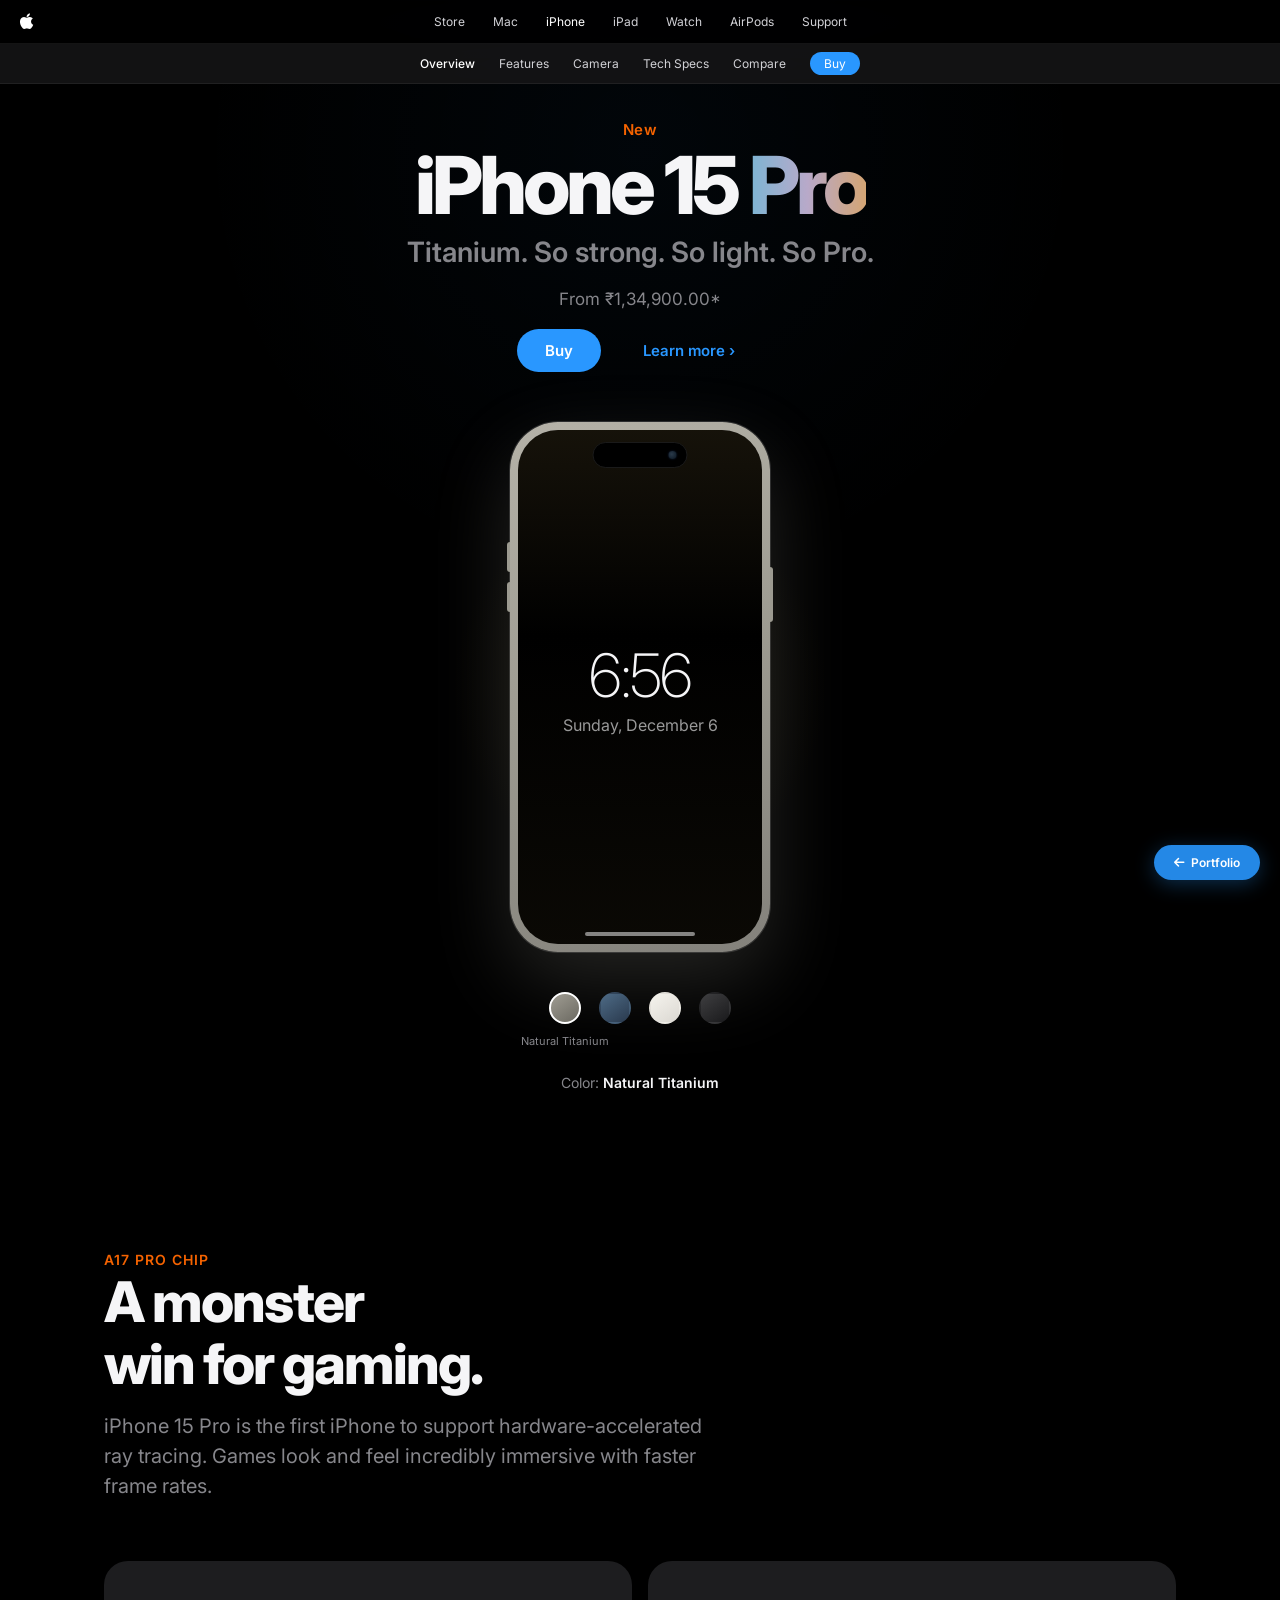
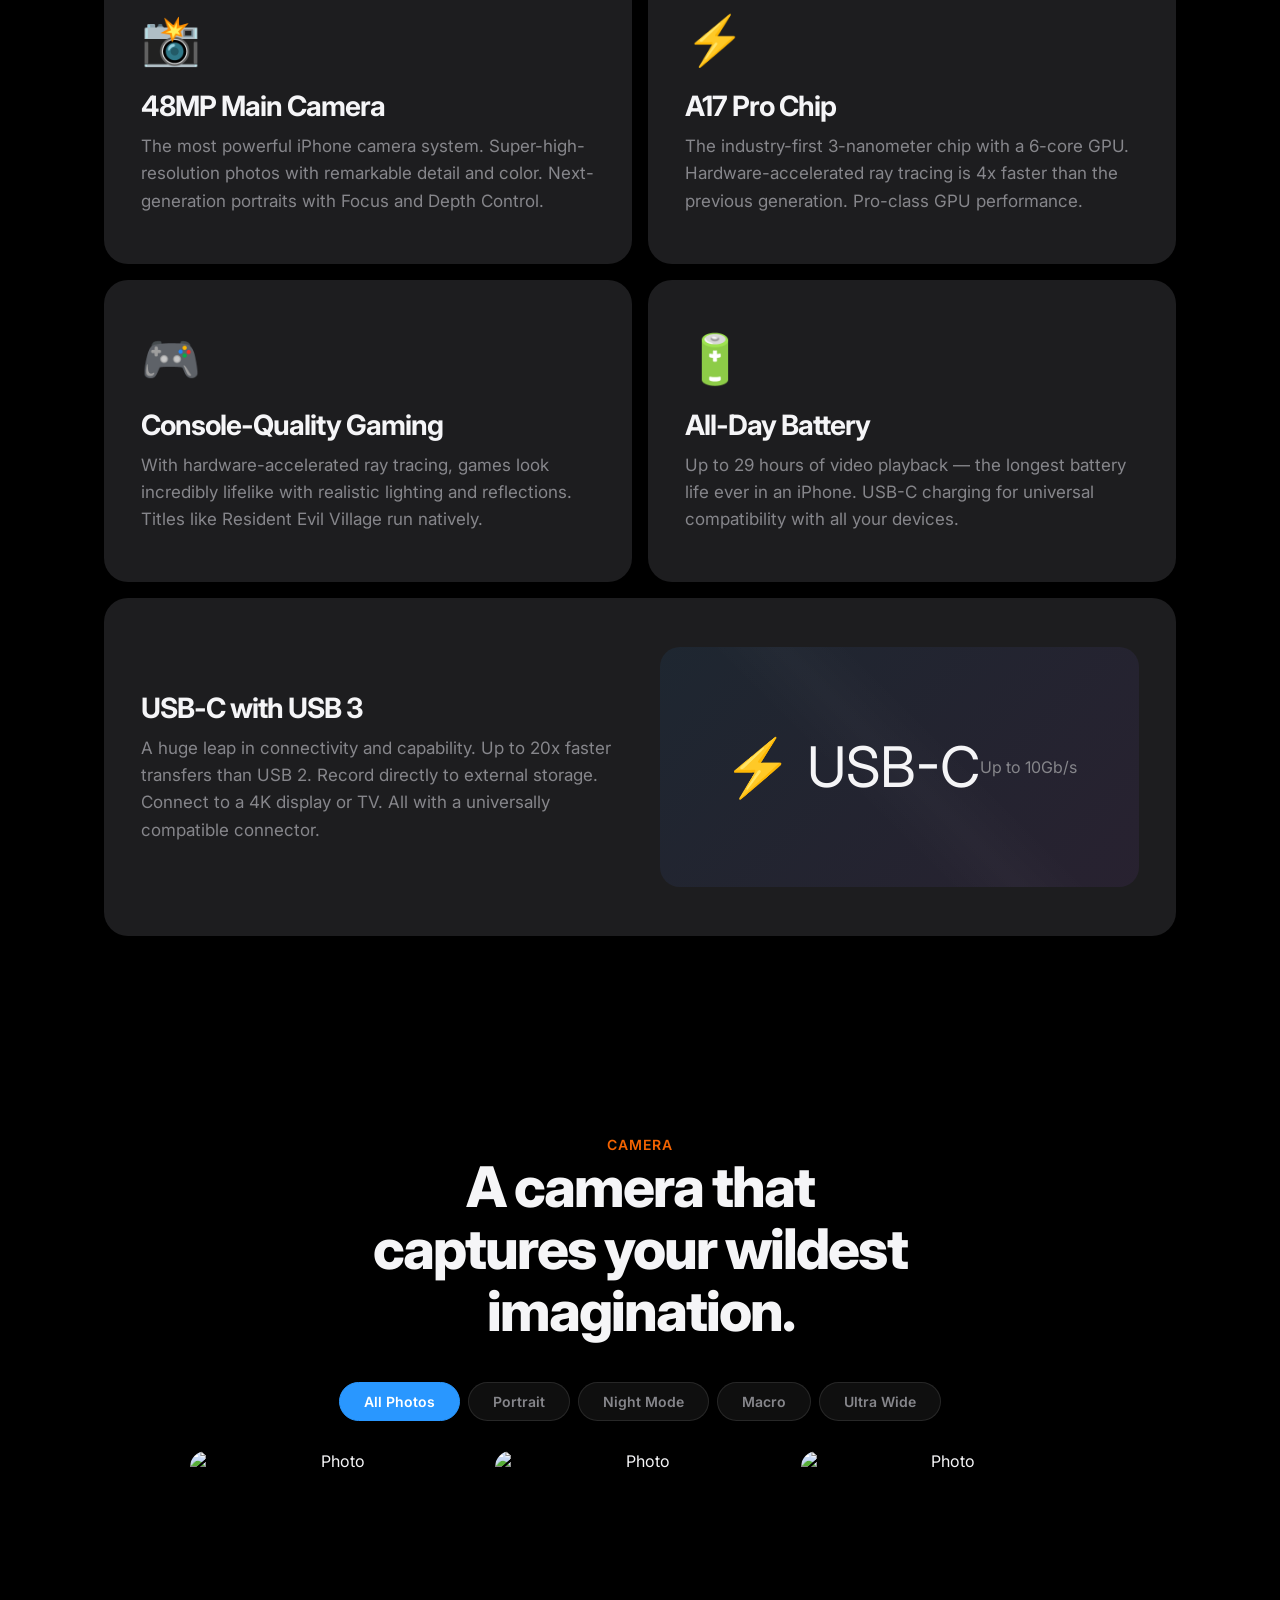
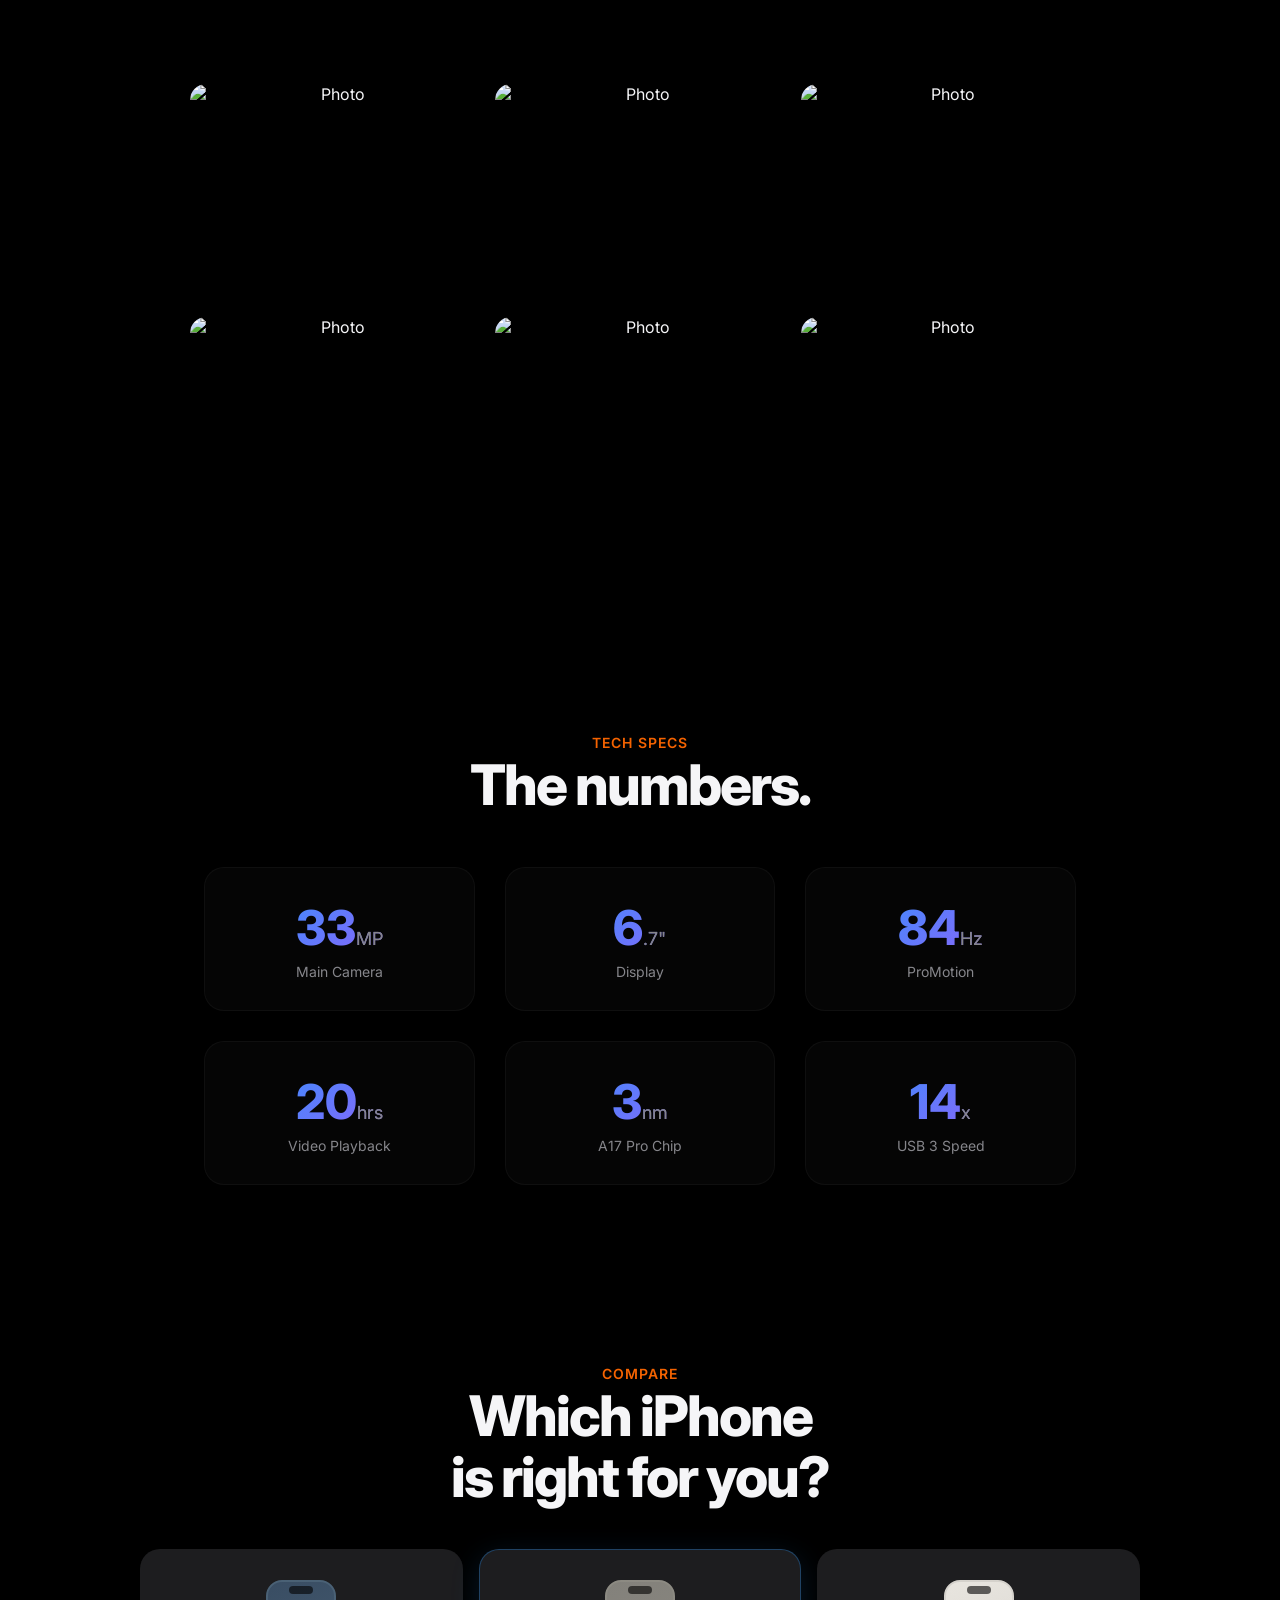
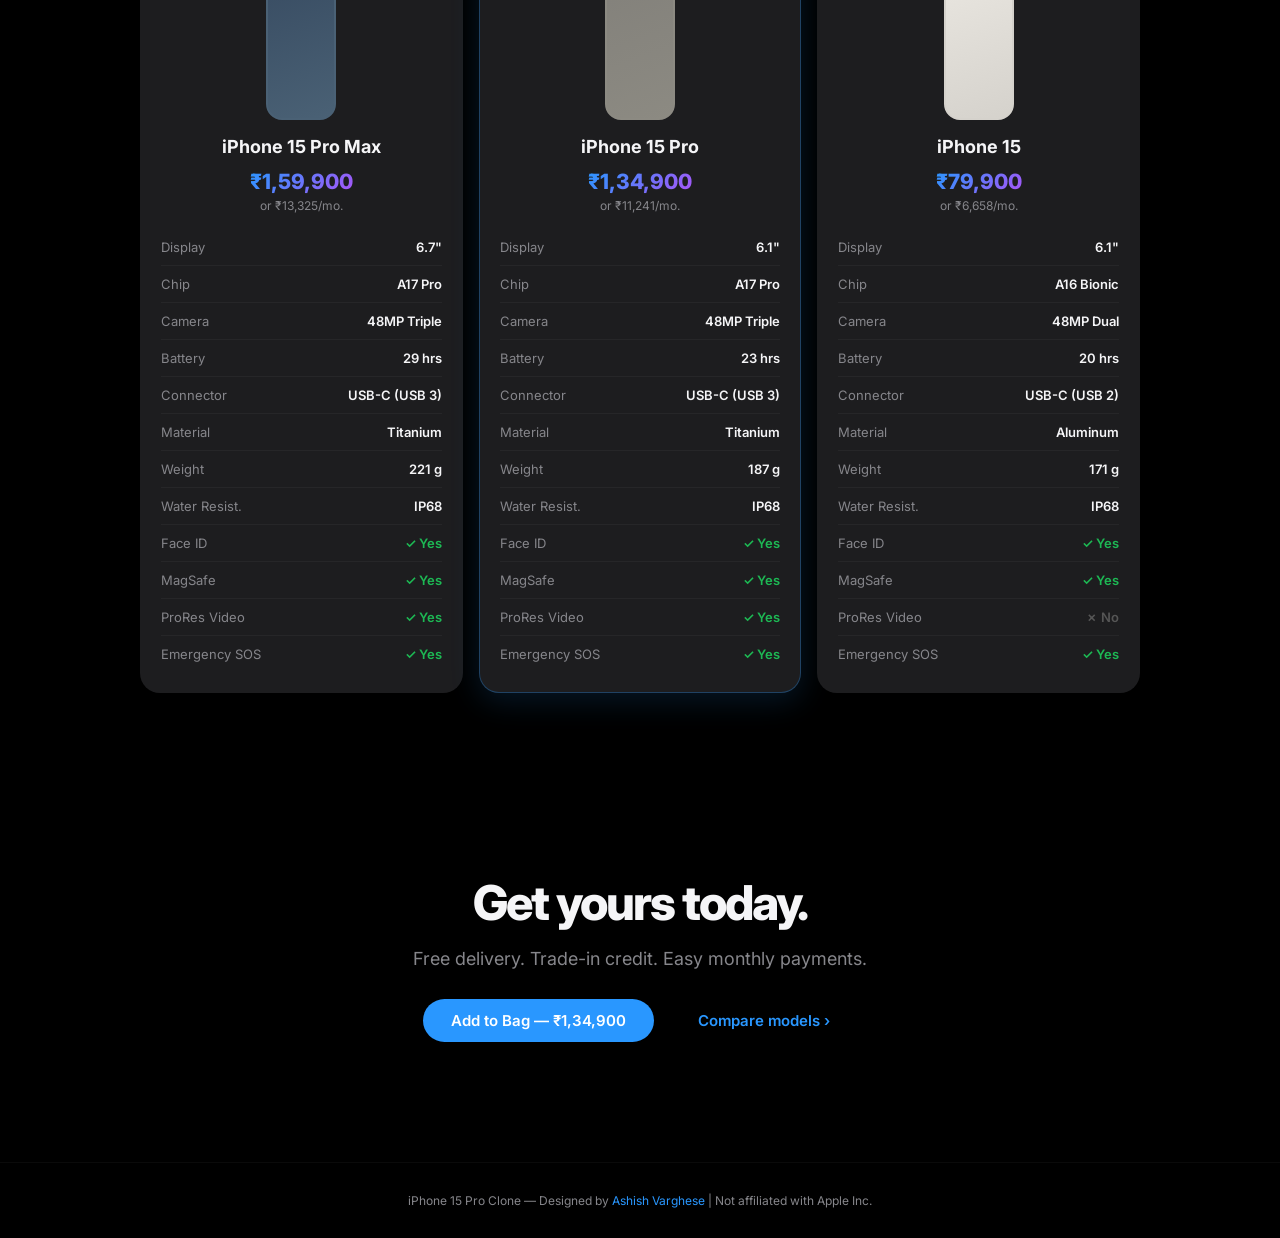
==== commit 8806baea: "Phone redesign: thick 8px visible frame, proper padding structure, no overflow hidden, visible Dynam" ====
--- a/projects/iphone.html
+++ b/projects/iphone.html
@@ -11,13 +11,18 @@
 body{background:#000;color:#f5f5f7;overflow-x:hidden}
 .back-link{position:fixed;bottom:20px;right:20px;z-index:999;padding:10px 20px;background:rgba(41,151,255,.9);color:#fff;border-radius:30px;font-size:12px;font-weight:600;text-decoration:none;display:flex;align-items:center;gap:6px;box-shadow:0 4px 20px rgba(41,151,255,.3);transition:.3s;backdrop-filter:blur(10px)}.back-link:hover{transform:scale(1.05)}
 /* Nav */
-nav{position:fixed;top:0;width:100%;height:44px;background:rgba(0,0,0,.8);backdrop-filter:saturate(180%) blur(20px);display:flex;justify-content:center;align-items:center;z-index:100;border-bottom:1px solid rgba(255,255,255,.08)}
+nav{position:fixed;top:0;width:100%;height:44px;background:rgba(0,0,0,.8);backdrop-filter:saturate(180%) blur(20px);display:flex;justify-content:center;align-items:center;z-index:101;border-bottom:1px solid rgba(255,255,255,.08)}
 .nav-links{display:flex;gap:28px}
 .nav-links a{color:#d1d1d6;font-size:12px;text-decoration:none;transition:.3s;font-weight:400}.nav-links a:hover{color:#fff}
 .nav-links .active{color:#fff}
-.nav-logo{position:absolute;left:20px;font-size:18px;color:#fff}
+.nav-logo{position:absolute;left:20px;font-size:18px;color:#fff;text-decoration:none}
+.sub-nav{position:fixed;top:44px;width:100%;height:40px;background:rgba(22,22,23,.85);backdrop-filter:saturate(180%) blur(20px);display:flex;justify-content:center;align-items:center;z-index:100;border-bottom:1px solid rgba(255,255,255,.06)}
+.sub-links{display:flex;gap:24px;align-items:center}
+.sub-links a{color:#d1d1d6;font-size:12px;text-decoration:none;transition:.3s;font-weight:400}.sub-links a:hover{color:#fff}
+.sub-links .sub-active{color:#fff;font-weight:500}
+.btn-nav{background:#2997ff;color:#fff!important;padding:4px 14px;border-radius:16px;font-size:11px;font-weight:600}
 /* Hero */
-.hero{min-height:100vh;display:flex;flex-direction:column;align-items:center;justify-content:center;text-align:center;padding:100px 20px 60px;position:relative;overflow:hidden}
+.hero{min-height:100vh;display:flex;flex-direction:column;align-items:center;justify-content:center;text-align:center;padding:120px 20px 60px;position:relative;overflow:hidden}
 .hero::before{content:'';position:absolute;width:900px;height:900px;background:radial-gradient(circle,rgba(41,151,255,.04),transparent 70%);top:-300px;pointer-events:none}
 .hero-label{font-size:15px;color:#f56300;font-weight:600;letter-spacing:.5px;margin-bottom:4px;opacity:0;animation:fadeUp .8s .2s forwards}
 .hero h1{font-size:80px;font-weight:800;line-height:1.05;letter-spacing:-4px;opacity:0;animation:fadeUp .8s .4s forwards}
@@ -30,18 +35,36 @@
 @keyframes fadeUp{from{opacity:0;transform:translateY(20px)}to{opacity:1;transform:translateY(0)}}
 /* Phone */
 .phone-showcase{margin:50px auto 0;position:relative;display:flex;justify-content:center;align-items:center}
-.phone{width:260px;height:528px;border-radius:44px;position:relative;overflow:hidden;transition:all .6s ease}
-.phone.natural{background:linear-gradient(145deg,#83817b,#504f4b);border:3px solid #6b6961;box-shadow:0 30px 80px rgba(131,129,123,.15)}
-.phone.blue{background:linear-gradient(145deg,#394d63,#2a3a4e);border:3px solid #4a6175;box-shadow:0 30px 80px rgba(57,77,99,.2)}
-.phone.white{background:linear-gradient(145deg,#e8e5df,#d1cec8);border:3px solid #d5d2cc;box-shadow:0 30px 80px rgba(232,229,223,.15)}
-.phone.black{background:linear-gradient(145deg,#2e2e30,#1a1a1c);border:3px solid #3a3a3c;box-shadow:0 30px 80px rgba(46,46,48,.3)}
-.phone-notch{position:absolute;top:0;left:50%;transform:translateX(-50%);width:120px;height:30px;background:#000;border-radius:0 0 18px 18px;z-index:5}
-.phone-screen{width:100%;height:100%;background:#000;display:flex;flex-direction:column;align-items:center;justify-content:center;padding:40px 20px;position:relative}
-.phone-time{font-size:60px;font-weight:200;letter-spacing:-2px;z-index:2}
-.phone-date{font-size:16px;color:#999;margin-top:4px;z-index:2}
-.phone-wallpaper{position:absolute;inset:0;background:radial-gradient(ellipse at 50% 40%,rgba(41,151,255,.12),transparent 60%);z-index:1}
-.phone-bar{position:absolute;bottom:8px;left:50%;transform:translateX(-50%);width:120px;height:4px;background:#fff;border-radius:4px;opacity:.4;z-index:5}
-.phone-glow{position:absolute;width:450px;height:450px;border-radius:50%;background:radial-gradient(circle,rgba(41,151,255,.06),transparent);top:50%;left:50%;transform:translate(-50%,-50%);pointer-events:none}
+.phone-outer{position:relative}
+.phone{width:260px;height:530px;border-radius:48px;position:relative;transition:all .5s ease;padding:8px}
+.phone.natural{background:linear-gradient(160deg,#b5b2a8,#9c9a90,#83817b);box-shadow:0 30px 80px rgba(180,178,168,.2),0 0 0 1px rgba(255,255,255,.15)}
+.phone.blue{background:linear-gradient(160deg,#5d8aad,#3d6a8d,#2a4f6e);box-shadow:0 30px 80px rgba(60,100,150,.25),0 0 0 1px rgba(100,160,255,.15)}
+.phone.white{background:linear-gradient(160deg,#f7f5f0,#e8e5df,#dbd8d2);box-shadow:0 30px 80px rgba(200,200,200,.3),0 0 0 1px rgba(255,255,255,.4)}
+.phone.black{background:linear-gradient(160deg,#555558,#3a3a3d,#222224);box-shadow:0 30px 80px rgba(0,0,0,.5),0 0 0 1px rgba(255,255,255,.08)}
+.phone-screen-wrap{width:100%;height:100%;background:#000;border-radius:40px;overflow:hidden;position:relative;display:flex;flex-direction:column;align-items:center;justify-content:center}
+.phone-island{position:absolute;top:12px;left:50%;transform:translateX(-50%);width:95px;height:26px;background:#000;border-radius:20px;z-index:5;display:flex;align-items:center;justify-content:flex-end;padding-right:10px;border:1px solid #1a1a1a}
+.phone-island-dot{width:8px;height:8px;border-radius:50%;background:radial-gradient(circle at 40% 40%,#2a3a4a,#0a1520);box-shadow:0 0 2px rgba(50,100,200,.3)}
+.phone-time{font-size:60px;font-weight:200;letter-spacing:-2px;position:relative;z-index:2}
+.phone-date{font-size:16px;color:#999;margin-top:4px;position:relative;z-index:2}
+.phone-wallpaper{position:absolute;inset:0;border-radius:40px;z-index:1;overflow:hidden;transition:background .5s}
+.phone.natural .phone-wallpaper{background:linear-gradient(180deg,rgba(180,150,80,.12) 0%,rgba(0,0,0,.9) 40%,rgba(180,150,80,.06) 100%)}
+.phone.blue .phone-wallpaper{background:linear-gradient(180deg,rgba(40,120,220,.2) 0%,rgba(0,0,0,.9) 40%,rgba(40,120,220,.08) 100%)}
+.phone.white .phone-wallpaper{background:linear-gradient(180deg,rgba(200,200,220,.15) 0%,rgba(0,0,0,.9) 40%,rgba(200,200,220,.06) 100%)}
+.phone.black .phone-wallpaper{background:linear-gradient(180deg,rgba(100,100,120,.12) 0%,rgba(0,0,0,.95) 40%,rgba(60,60,80,.06) 100%)}
+.phone-bar{position:absolute;bottom:8px;left:50%;transform:translateX(-50%);width:110px;height:4px;background:#fff;border-radius:4px;opacity:.5;z-index:5}
+.phone-side-r{position:absolute;right:-3px;top:145px;width:3px;height:55px;border-radius:0 3px 3px 0;z-index:6;transition:background .5s}
+.phone.natural .phone-side-r{background:#9c9a90}.phone.blue .phone-side-r{background:#3d6a8d}.phone.white .phone-side-r{background:#dbd8d2}.phone.black .phone-side-r{background:#3a3a3d}
+.phone-side-l1,.phone-side-l2{position:absolute;left:-3px;width:3px;border-radius:3px 0 0 3px;z-index:6;transition:background .5s}
+.phone-side-l1{top:120px;height:30px}.phone-side-l2{top:160px;height:30px}
+.phone.natural .phone-side-l1,.phone.natural .phone-side-l2{background:#9c9a90}
+.phone.blue .phone-side-l1,.phone.blue .phone-side-l2{background:#3d6a8d}
+.phone.white .phone-side-l1,.phone.white .phone-side-l2{background:#dbd8d2}
+.phone.black .phone-side-l1,.phone.black .phone-side-l2{background:#3a3a3d}
+.phone-glow{position:absolute;width:400px;height:400px;border-radius:50%;top:50%;left:50%;transform:translate(-50%,-50%);pointer-events:none;transition:background .5s}
+.phone-glow.natural{background:radial-gradient(circle,rgba(180,160,100,.1),transparent 70%)}
+.phone-glow.blue{background:radial-gradient(circle,rgba(40,120,220,.12),transparent 70%)}
+.phone-glow.white{background:radial-gradient(circle,rgba(220,220,230,.08),transparent 70%)}
+.phone-glow.black{background:radial-gradient(circle,rgba(80,80,120,.08),transparent 70%)}
 /* Color Picker */
 .color-picker{display:flex;justify-content:center;gap:18px;margin-top:40px}
 .color-dot{width:32px;height:32px;border-radius:50%;cursor:pointer;transition:.3s;border:2px solid transparent;position:relative}
@@ -86,13 +109,22 @@
 .spec-label{font-size:14px;color:#86868b;margin-top:6px}
 /* Compare */
 .compare-section{padding:80px 5%;text-align:center}
-.compare-grid{display:grid;grid-template-columns:repeat(3,1fr);gap:20px;max-width:900px;margin:40px auto 0}
-.compare-card{background:#1d1d1f;border-radius:20px;padding:30px 20px;border:1px solid transparent;transition:.3s;cursor:pointer}
+.compare-grid{display:grid;grid-template-columns:repeat(3,1fr);gap:16px;max-width:1000px;margin:40px auto 0}
+.compare-card{background:#1d1d1f;border-radius:20px;padding:30px 20px 20px;border:1px solid transparent;transition:.3s;cursor:pointer;display:flex;flex-direction:column;align-items:center}
 .compare-card:hover,.compare-card.selected{border-color:rgba(41,151,255,.3);transform:translateY(-4px)}
 .compare-card.selected{box-shadow:0 8px 30px rgba(41,151,255,.15)}
-.compare-emoji{font-size:60px;margin-bottom:12px}
+.compare-phone{width:70px;height:140px;border-radius:16px;margin-bottom:16px;display:flex;align-items:center;justify-content:center;font-size:24px;position:relative;overflow:hidden}
+.compare-phone::after{content:'';position:absolute;top:4px;left:50%;transform:translateX(-50%);width:24px;height:8px;background:rgba(0,0,0,.6);border-radius:6px}
 .compare-name{font-size:18px;font-weight:700;margin-bottom:4px}
-.compare-price{font-size:15px;color:#86868b}
+.compare-price{font-size:21px;font-weight:800;margin:8px 0 4px;background:linear-gradient(135deg,#2997ff,#a855f7);-webkit-background-clip:text;-webkit-text-fill-color:transparent;background-clip:text}
+.compare-monthly{font-size:12px;color:#86868b;margin-bottom:16px}
+.compare-specs{width:100%;text-align:left}
+.spec-row{display:flex;justify-content:space-between;padding:10px 0;border-bottom:1px solid rgba(255,255,255,.04);font-size:13px}
+.spec-row:last-child{border:none}
+.spec-key{color:#86868b}
+.spec-value{font-weight:600;text-align:right}
+.spec-value .yes{color:#1DB954}
+.spec-value .no{color:#555}
 .compare-chip{margin-top:12px;padding:6px 14px;background:rgba(41,151,255,.1);color:#2997ff;border-radius:20px;font-size:12px;font-weight:600;display:inline-block}
 /* CTA */
 .cta-section{padding:100px 5%;text-align:center}
@@ -109,7 +141,8 @@
 </style>
 </head>
 <body>
-<nav><i class="fa-brands fa-apple nav-logo"></i><div class="nav-links"><a href="#hero">iPhone 15 Pro</a><a href="#features" class="active">Features</a><a href="#camera">Camera</a><a href="#specs">Specs</a><a href="#compare">Compare</a></div></nav>
+<nav><a href="https://www.apple.com" target="_blank" class="nav-logo"><i class="fa-brands fa-apple"></i></a><div class="nav-links"><a href="https://www.apple.com/shop" target="_blank">Store</a><a href="https://www.apple.com/mac" target="_blank">Mac</a><a href="#hero" class="active page-link">iPhone</a><a href="https://www.apple.com/ipad" target="_blank">iPad</a><a href="https://www.apple.com/watch" target="_blank">Watch</a><a href="https://www.apple.com/airpods" target="_blank">AirPods</a><a href="https://www.apple.com/support" target="_blank">Support</a></div></nav>
+<div class="sub-nav"><div class="sub-links"><a href="#hero" class="page-link sub-active">Overview</a><a href="#features" class="page-link">Features</a><a href="#camera" class="page-link">Camera</a><a href="#specs" class="page-link">Tech Specs</a><a href="#compare" class="page-link">Compare</a><a href="#cta" class="page-link btn-nav">Buy</a></div></div>
 <a href="../index.html" class="back-link"><i class="fa-solid fa-arrow-left"></i> Portfolio</a>
 
 <!-- Hero -->
@@ -119,12 +152,28 @@
   <p class="hero-sub">Titanium. So strong. So light. So Pro.</p>
   <p class="hero-price">From ₹1,34,900.00*</p>
   <div class="hero-btns"><a href="#cta" class="btn-primary">Buy</a><a href="#features" class="btn-sec">Learn more ›</a></div>
-  <div class="phone-showcase"><div class="phone-glow"></div><div class="phone natural" id="phoneDevice"><div class="phone-notch"></div><div class="phone-screen"><div class="phone-wallpaper"></div><div class="phone-time" id="phoneTime">9:41</div><div class="phone-date" id="phoneDate">Friday, May 23</div></div><div class="phone-bar"></div></div></div>
+  <div class="phone-showcase">
+    <div class="phone-glow natural" id="phoneGlow"></div>
+    <div class="phone-outer">
+      <div class="phone natural" id="phoneDevice">
+        <div class="phone-side-r"></div>
+        <div class="phone-side-l1"></div>
+        <div class="phone-side-l2"></div>
+        <div class="phone-screen-wrap">
+          <div class="phone-island"><div class="phone-island-dot"></div></div>
+          <div class="phone-wallpaper"></div>
+          <div class="phone-time" id="phoneTime">9:41</div>
+          <div class="phone-date" id="phoneDate">Friday, May 23</div>
+          <div class="phone-bar"></div>
+        </div>
+      </div>
+    </div>
+  </div>
   <div class="color-picker" id="colorPicker">
-    <div class="color-dot active" style="background:#83817b" data-color="natural" data-name="Natural Titanium" onclick="changeColor(this)"></div>
-    <div class="color-dot" style="background:#394d63" data-color="blue" data-name="Blue Titanium" onclick="changeColor(this)"></div>
-    <div class="color-dot" style="background:#e8e5df" data-color="white" data-name="White Titanium" onclick="changeColor(this)"></div>
-    <div class="color-dot" style="background:#2e2e30" data-color="black" data-name="Black Titanium" onclick="changeColor(this)"></div>
+    <div class="color-dot active" style="background:linear-gradient(145deg,#a09d93,#6b6961)" data-color="natural" data-name="Natural Titanium" onclick="changeColor(this)"></div>
+    <div class="color-dot" style="background:linear-gradient(145deg,#4d6a85,#2a3a4e)" data-color="blue" data-name="Blue Titanium" onclick="changeColor(this)"></div>
+    <div class="color-dot" style="background:linear-gradient(145deg,#f5f3ed,#dbd8d2)" data-color="white" data-name="White Titanium" onclick="changeColor(this)"></div>
+    <div class="color-dot" style="background:linear-gradient(145deg,#3e3e40,#1a1a1c)" data-color="black" data-name="Black Titanium" onclick="changeColor(this)"></div>
   </div>
   <div class="color-label" id="colorLabel">Color: <span>Natural Titanium</span></div>
 </section>
@@ -190,8 +239,9 @@
 function changeColor(el){
   document.querySelectorAll(".color-dot").forEach(d=>d.classList.remove("active"));
   el.classList.add("active");
-  const phone=document.getElementById("phoneDevice");
-  phone.className="phone "+el.dataset.color;
+  const c=el.dataset.color;
+  document.getElementById("phoneDevice").className="phone "+c;
+  document.getElementById("phoneGlow").className="phone-glow "+c;
   document.getElementById("colorLabel").innerHTML="Color: <span>"+el.dataset.name+"</span>";
 }
 
@@ -214,10 +264,15 @@
 const specs=[{val:48,unit:"MP",label:"Main Camera"},{val:6,unit:".7\"",label:"Display"},{val:120,unit:"Hz",label:"ProMotion"},{val:29,unit:"hrs",label:"Video Playback"},{val:3,unit:"nm",label:"A17 Pro Chip"},{val:20,unit:"x",label:"USB 3 Speed"}];
 document.getElementById("specsGrid").innerHTML=specs.map(s=>`<div class="spec-card reveal"><div class="spec-val" data-target="${s.val}">0<span class="spec-unit">${s.unit}</span></div><div class="spec-label">${s.label}</div></div>`).join("");
 
-// Compare
-const models=[{name:"iPhone 15 Pro Max",price:"₹1,59,900",emoji:"📱",chip:"A17 Pro"},{name:"iPhone 15 Pro",price:"₹1,34,900",emoji:"📱",chip:"A17 Pro"},{name:"iPhone 15",price:"₹79,900",emoji:"📱",chip:"A16 Bionic"}];
-document.getElementById("compareGrid").innerHTML=models.map((m,i)=>`<div class="compare-card reveal${i===1?" selected":""}" onclick="selectCompare(this)"><div class="compare-emoji">${m.emoji}</div><div class="compare-name">${m.name}</div><div class="compare-price">${m.price}</div><div class="compare-chip">${m.chip}</div></div>`).join("");
-function selectCompare(el){document.querySelectorAll(".compare-card").forEach(c=>c.classList.remove("selected"));el.classList.add("selected")}
+// Compare with full specs
+const models=[
+  {name:"iPhone 15 Pro Max",price:"₹1,59,900",monthly:"or ₹13,325/mo.",color:"#394d63",border:"#4a6175",specs:{display:'6.7"',chip:'A17 Pro',camera:'48MP Triple',battery:'29 hrs',usb:'USB-C (USB 3)',material:'Titanium',weight:'221 g',water:'IP68',face:'✓',magsafe:'✓',prores:'✓',sos:'✓'}},
+  {name:"iPhone 15 Pro",price:"₹1,34,900",monthly:"or ₹11,241/mo.",color:"#83817b",border:"#8c8a82",specs:{display:'6.1"',chip:'A17 Pro',camera:'48MP Triple',battery:'23 hrs',usb:'USB-C (USB 3)',material:'Titanium',weight:'187 g',water:'IP68',face:'✓',magsafe:'✓',prores:'✓',sos:'✓'}},
+  {name:"iPhone 15",price:"₹79,900",monthly:"or ₹6,658/mo.",color:"#e8e5df",border:"#d5d2cc",specs:{display:'6.1"',chip:'A16 Bionic',camera:'48MP Dual',battery:'20 hrs',usb:'USB-C (USB 2)',material:'Aluminum',weight:'171 g',water:'IP68',face:'✓',magsafe:'✓',prores:'✗',sos:'✓'}}
+];
+const specLabels={display:'Display',chip:'Chip',camera:'Camera',battery:'Battery',usb:'Connector',material:'Material',weight:'Weight',water:'Water Resist.',face:'Face ID',magsafe:'MagSafe',prores:'ProRes Video',sos:'Emergency SOS'};
+document.getElementById("compareGrid").innerHTML=models.map((m,i)=>{let specRows=Object.keys(specLabels).map(k=>`<div class="spec-row"><span class="spec-key">${specLabels[k]}</span><span class="spec-value">${m.specs[k]==='✓'?'<span class="yes">✓ Yes</span>':m.specs[k]==='✗'?'<span class="no">✗ No</span>':m.specs[k]}</span></div>`).join('');return`<div class="compare-card reveal${i===1?' selected':''}" onclick="selectCompare(this)"><div class="compare-phone" style="background:linear-gradient(160deg,${m.color},${m.border});border:2px solid ${m.border}"></div><div class="compare-name">${m.name}</div><div class="compare-price">${m.price}</div><div class="compare-monthly">${m.monthly}</div><div class="compare-specs">${specRows}</div></div>`}).join('');
+function selectCompare(el){document.querySelectorAll('.compare-card').forEach(c=>c.classList.remove('selected'));el.classList.add('selected')}
 
 // Add to cart
 function addToCart(e){
@@ -236,12 +291,12 @@
 const cObs=new IntersectionObserver(entries=>{entries.forEach(e=>{if(e.isIntersecting){const el=e.target;const target=+el.dataset.target;const unit=el.querySelector(".spec-unit").textContent;let cur=0;const step=Math.max(target/40,0.5);const timer=setInterval(()=>{cur+=step;if(cur>=target){cur=target;clearInterval(timer)}el.innerHTML=Math.floor(cur)+'<span class="spec-unit">'+unit+'</span>';},35);cObs.unobserve(el)}})},{threshold:.5});
 document.querySelectorAll(".spec-val").forEach(el=>cObs.observe(el));
 
-// Smooth scroll nav
-document.querySelectorAll('.nav-links a').forEach(a=>{a.addEventListener('click',function(e){e.preventDefault();const id=this.getAttribute('href');document.querySelector(id).scrollIntoView({behavior:'smooth'});document.querySelectorAll('.nav-links a').forEach(l=>l.classList.remove('active'));this.classList.add('active')})});
-
-// Active nav on scroll
+// Smooth scroll for in-page links only
+document.querySelectorAll('.page-link').forEach(a=>{a.addEventListener('click',function(e){e.preventDefault();const id=this.getAttribute('href');document.querySelector(id).scrollIntoView({behavior:'smooth'})})});
+
+// Active sub-nav on scroll
 const sections=document.querySelectorAll('section[id]');
-window.addEventListener('scroll',()=>{const scrollY=window.scrollY+100;sections.forEach(s=>{const top=s.offsetTop-150,h=s.offsetHeight,id=s.getAttribute('id');if(scrollY>top&&scrollY<top+h){document.querySelectorAll('.nav-links a').forEach(a=>{a.classList.remove('active');if(a.getAttribute('href')==='#'+id)a.classList.add('active')})}})});
+window.addEventListener('scroll',()=>{const scrollY=window.scrollY+120;sections.forEach(s=>{const top=s.offsetTop-180,h=s.offsetHeight,id=s.getAttribute('id');if(scrollY>top&&scrollY<top+h){document.querySelectorAll('.sub-links a').forEach(a=>{a.classList.remove('sub-active');if(a.getAttribute('href')==='#'+id)a.classList.add('sub-active')})}})});
 </script>
 </body>
 </html>
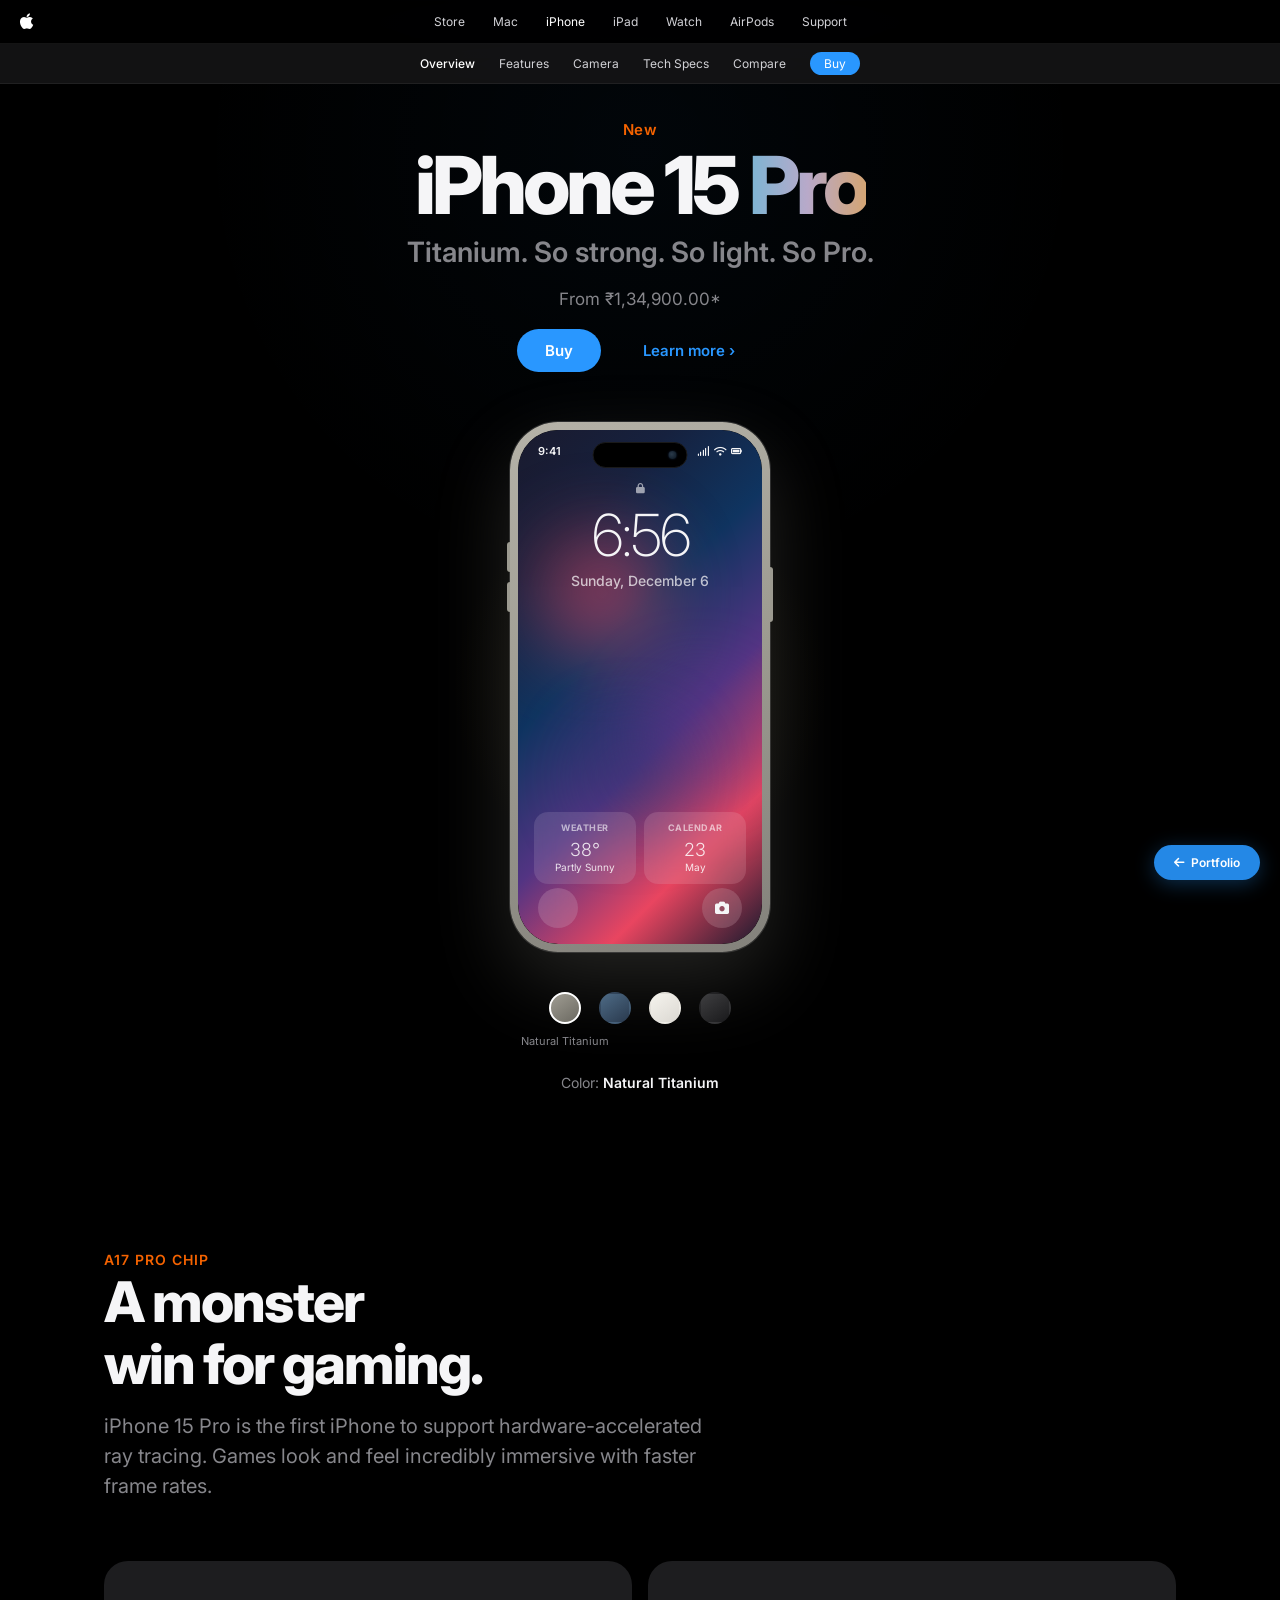
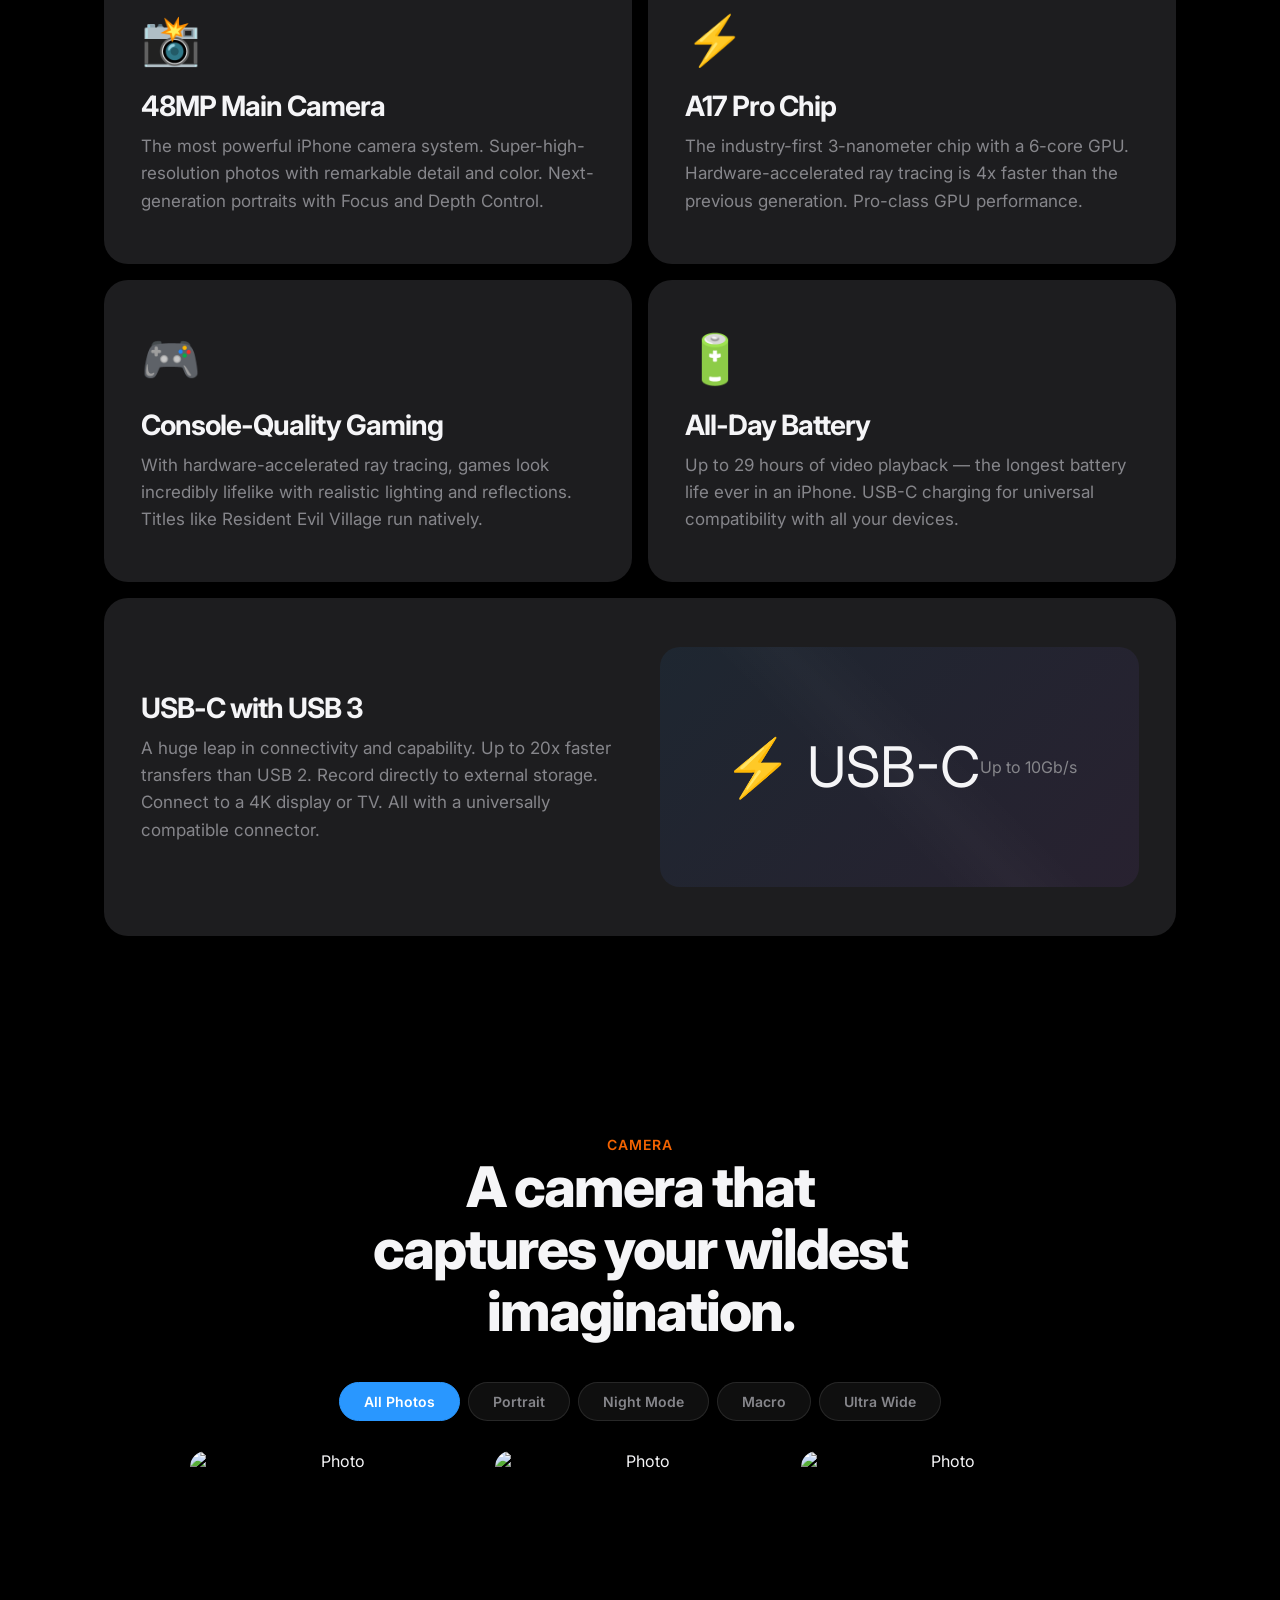
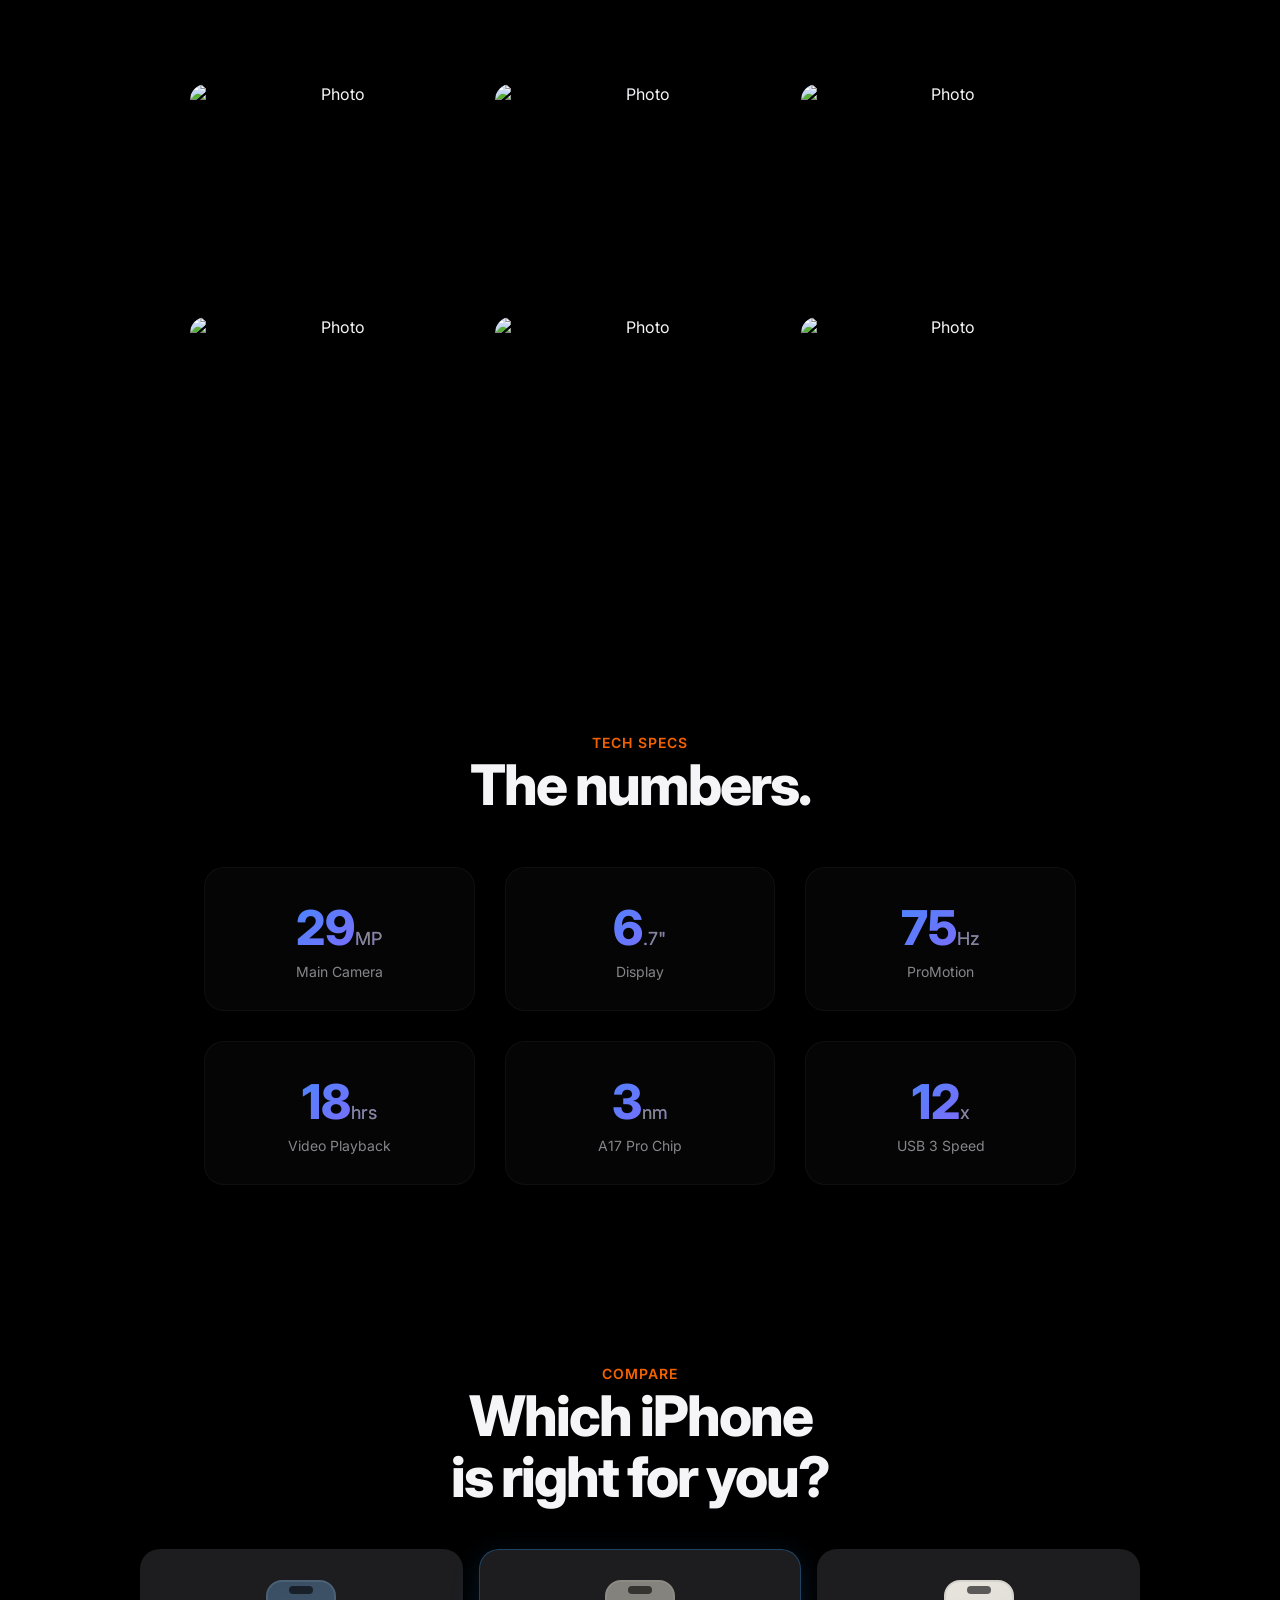
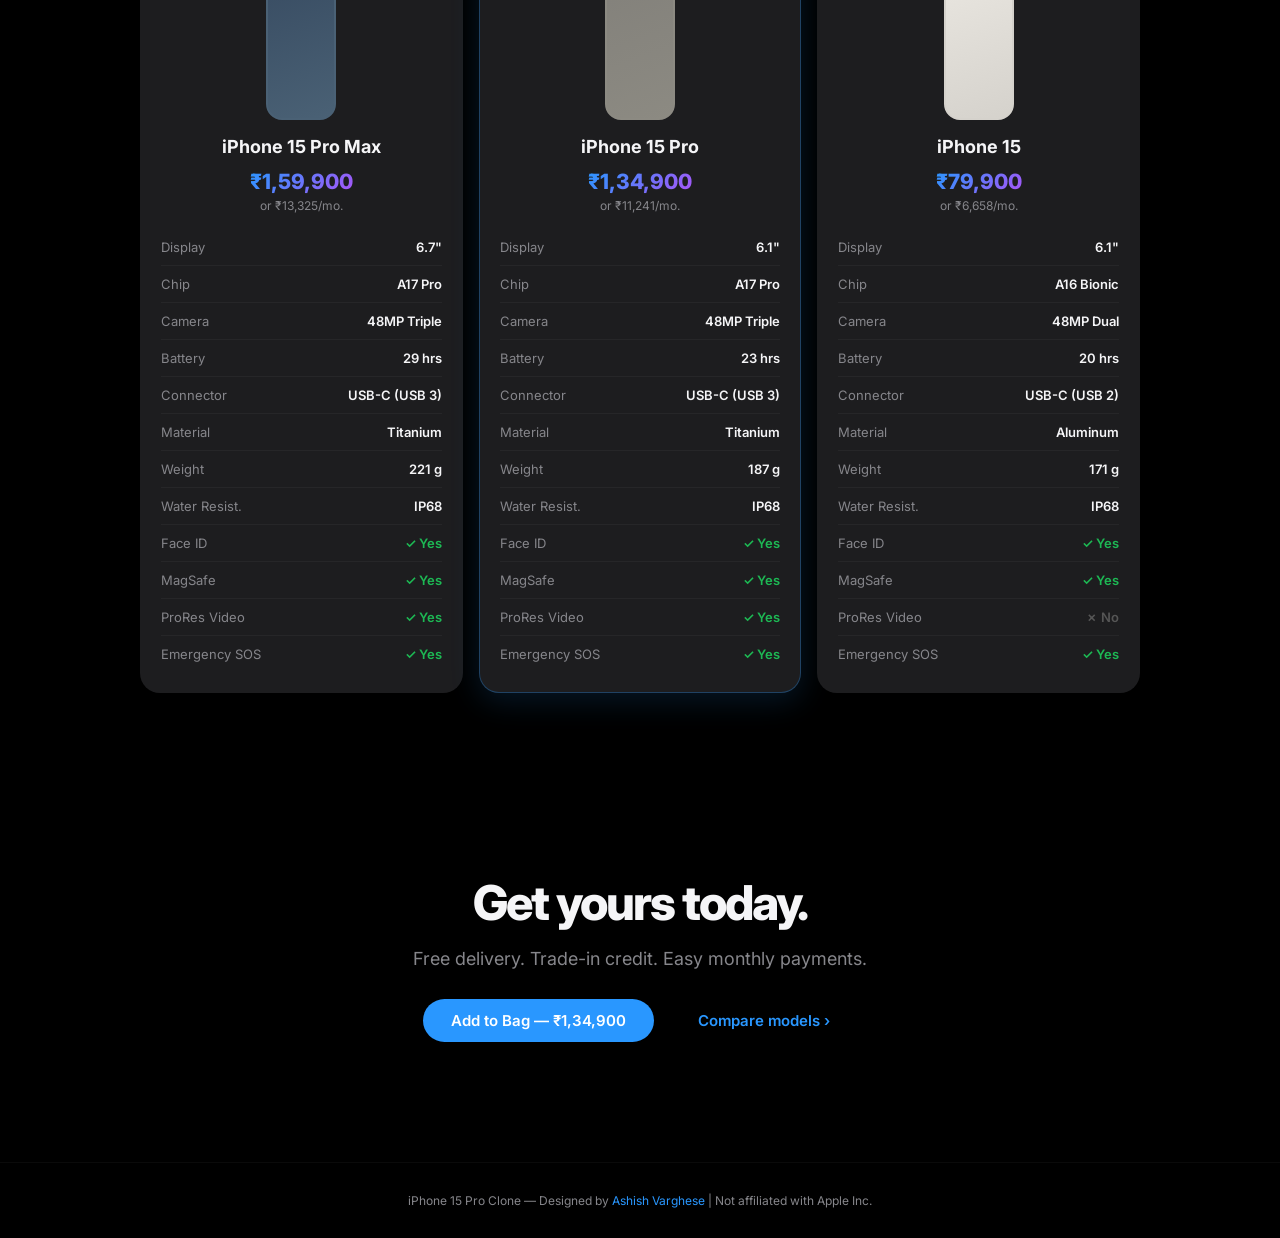
==== commit 45f721cd: "iPhone: stunning animated wallpapers per color, lock screen UI with status bar, widgets, flashlight/" ====
--- a/projects/iphone.html
+++ b/projects/iphone.html
@@ -41,17 +41,36 @@
 .phone.blue{background:linear-gradient(160deg,#5d8aad,#3d6a8d,#2a4f6e);box-shadow:0 30px 80px rgba(60,100,150,.25),0 0 0 1px rgba(100,160,255,.15)}
 .phone.white{background:linear-gradient(160deg,#f7f5f0,#e8e5df,#dbd8d2);box-shadow:0 30px 80px rgba(200,200,200,.3),0 0 0 1px rgba(255,255,255,.4)}
 .phone.black{background:linear-gradient(160deg,#555558,#3a3a3d,#222224);box-shadow:0 30px 80px rgba(0,0,0,.5),0 0 0 1px rgba(255,255,255,.08)}
-.phone-screen-wrap{width:100%;height:100%;background:#000;border-radius:40px;overflow:hidden;position:relative;display:flex;flex-direction:column;align-items:center;justify-content:center}
+.phone-screen-wrap{width:100%;height:100%;background:#000;border-radius:40px;overflow:hidden;position:relative;display:flex;flex-direction:column;align-items:center}
 .phone-island{position:absolute;top:12px;left:50%;transform:translateX(-50%);width:95px;height:26px;background:#000;border-radius:20px;z-index:5;display:flex;align-items:center;justify-content:flex-end;padding-right:10px;border:1px solid #1a1a1a}
 .phone-island-dot{width:8px;height:8px;border-radius:50%;background:radial-gradient(circle at 40% 40%,#2a3a4a,#0a1520);box-shadow:0 0 2px rgba(50,100,200,.3)}
-.phone-time{font-size:60px;font-weight:200;letter-spacing:-2px;position:relative;z-index:2}
-.phone-date{font-size:16px;color:#999;margin-top:4px;position:relative;z-index:2}
-.phone-wallpaper{position:absolute;inset:0;border-radius:40px;z-index:1;overflow:hidden;transition:background .5s}
-.phone.natural .phone-wallpaper{background:linear-gradient(180deg,rgba(180,150,80,.12) 0%,rgba(0,0,0,.9) 40%,rgba(180,150,80,.06) 100%)}
-.phone.blue .phone-wallpaper{background:linear-gradient(180deg,rgba(40,120,220,.2) 0%,rgba(0,0,0,.9) 40%,rgba(40,120,220,.08) 100%)}
-.phone.white .phone-wallpaper{background:linear-gradient(180deg,rgba(200,200,220,.15) 0%,rgba(0,0,0,.9) 40%,rgba(200,200,220,.06) 100%)}
-.phone.black .phone-wallpaper{background:linear-gradient(180deg,rgba(100,100,120,.12) 0%,rgba(0,0,0,.95) 40%,rgba(60,60,80,.06) 100%)}
-.phone-bar{position:absolute;bottom:8px;left:50%;transform:translateX(-50%);width:110px;height:4px;background:#fff;border-radius:4px;opacity:.5;z-index:5}
+.phone-status{position:absolute;top:14px;left:20px;right:20px;display:flex;justify-content:space-between;z-index:4;font-size:11px;font-weight:600}
+.phone-status-r{display:flex;gap:4px;align-items:center}
+.phone-status-r i{font-size:10px}
+.phone-lock{position:absolute;top:52px;left:50%;transform:translateX(-50%);z-index:3;font-size:10px;opacity:.6}
+.phone-time{font-size:58px;font-weight:200;letter-spacing:-2px;position:relative;z-index:2;margin-top:70px}
+.phone-date{font-size:14px;color:rgba(255,255,255,.7);margin-top:2px;position:relative;z-index:2;font-weight:500}
+.phone-widgets{position:absolute;bottom:60px;left:16px;right:16px;z-index:3;display:flex;gap:8px}
+.pw{flex:1;background:rgba(255,255,255,.12);backdrop-filter:blur(10px);border-radius:14px;padding:10px;font-size:10px;color:rgba(255,255,255,.85);line-height:1.3}
+.pw-title{font-weight:700;font-size:9px;text-transform:uppercase;letter-spacing:.5px;opacity:.7;margin-bottom:4px}
+.pw-val{font-size:18px;font-weight:300}
+.phone-bottom{position:absolute;bottom:16px;left:20px;right:20px;z-index:5;display:flex;justify-content:space-between}
+.phone-shortcut{width:40px;height:40px;border-radius:50%;background:rgba(255,255,255,.15);backdrop-filter:blur(10px);display:flex;align-items:center;justify-content:center;font-size:14px}
+.phone-wallpaper{position:absolute;inset:0;border-radius:40px;z-index:1;overflow:hidden;transition:opacity .5s}
+/* Wallpapers - colorful flowing abstract gradients */
+.wp-natural{background:linear-gradient(135deg,#1a1a2e 0%,#16213e 20%,#0f3460 40%,#533483 60%,#e94560 80%,#1a1a2e 100%)}
+.wp-blue{background:linear-gradient(135deg,#0c0c1d 0%,#1a1a4e 15%,#0077b6 35%,#00b4d8 50%,#90e0ef 65%,#1a1a4e 85%,#0c0c1d 100%)}
+.wp-white{background:linear-gradient(135deg,#2d1b69 0%,#6b3fa0 20%,#e040fb 40%,#ff6090 55%,#ffa726 70%,#6b3fa0 90%,#2d1b69 100%)}
+.wp-black{background:linear-gradient(135deg,#000 0%,#1a0a2e 20%,#2d1b4e 35%,#0d47a1 50%,#1a237e 65%,#0a0a1a 85%,#000 100%)}
+.wp-blob{position:absolute;border-radius:50%;filter:blur(40px);opacity:.6;animation:blobFloat 8s ease-in-out infinite}
+.wp-blob:nth-child(1){width:120px;height:120px;top:20%;left:10%;animation-delay:0s}
+.wp-blob:nth-child(2){width:100px;height:100px;top:50%;right:5%;animation-delay:-3s}
+.wp-blob:nth-child(3){width:80px;height:80px;bottom:25%;left:30%;animation-delay:-5s}
+@keyframes blobFloat{0%,100%{transform:translate(0,0) scale(1)}33%{transform:translate(15px,-20px) scale(1.1)}66%{transform:translate(-10px,15px) scale(.9)}}
+.phone.natural .wp-blob:nth-child(1){background:#e94560}.phone.natural .wp-blob:nth-child(2){background:#533483}.phone.natural .wp-blob:nth-child(3){background:#0f3460}
+.phone.blue .wp-blob:nth-child(1){background:#00b4d8}.phone.blue .wp-blob:nth-child(2){background:#0077b6}.phone.blue .wp-blob:nth-child(3){background:#90e0ef}
+.phone.white .wp-blob:nth-child(1){background:#e040fb}.phone.white .wp-blob:nth-child(2){background:#ff6090}.phone.white .wp-blob:nth-child(3){background:#ffa726}
+.phone.black .wp-blob:nth-child(1){background:#1a237e}.phone.black .wp-blob:nth-child(2){background:#0d47a1}.phone.black .wp-blob:nth-child(3){background:#311b92}
 .phone-side-r{position:absolute;right:-3px;top:145px;width:3px;height:55px;border-radius:0 3px 3px 0;z-index:6;transition:background .5s}
 .phone.natural .phone-side-r{background:#9c9a90}.phone.blue .phone-side-r{background:#3d6a8d}.phone.white .phone-side-r{background:#dbd8d2}.phone.black .phone-side-r{background:#3a3a3d}
 .phone-side-l1,.phone-side-l2{position:absolute;left:-3px;width:3px;border-radius:3px 0 0 3px;z-index:6;transition:background .5s}
@@ -161,9 +180,13 @@
         <div class="phone-side-l2"></div>
         <div class="phone-screen-wrap">
           <div class="phone-island"><div class="phone-island-dot"></div></div>
-          <div class="phone-wallpaper"></div>
+          <div class="phone-status"><span>9:41</span><span class="phone-status-r"><i class="fa-solid fa-signal"></i><i class="fa-solid fa-wifi"></i><i class="fa-solid fa-battery-full"></i></span></div>
+          <div class="phone-lock"><i class="fa-solid fa-lock"></i></div>
+          <div class="phone-wallpaper wp-natural" id="phoneWP"><div class="wp-blob"></div><div class="wp-blob"></div><div class="wp-blob"></div></div>
           <div class="phone-time" id="phoneTime">9:41</div>
           <div class="phone-date" id="phoneDate">Friday, May 23</div>
+          <div class="phone-widgets"><div class="pw"><div class="pw-title">Weather</div><div class="pw-val">38°</div>Partly Sunny</div><div class="pw"><div class="pw-title">Calendar</div><div class="pw-val">23</div>May</div></div>
+          <div class="phone-bottom"><div class="phone-shortcut"><i class="fa-solid fa-flashlight"></i></div><div class="phone-shortcut"><i class="fa-solid fa-camera"></i></div></div>
           <div class="phone-bar"></div>
         </div>
       </div>
@@ -242,6 +265,7 @@
   const c=el.dataset.color;
   document.getElementById("phoneDevice").className="phone "+c;
   document.getElementById("phoneGlow").className="phone-glow "+c;
+  document.getElementById("phoneWP").className="phone-wallpaper wp-"+c;
   document.getElementById("colorLabel").innerHTML="Color: <span>"+el.dataset.name+"</span>";
 }
 
